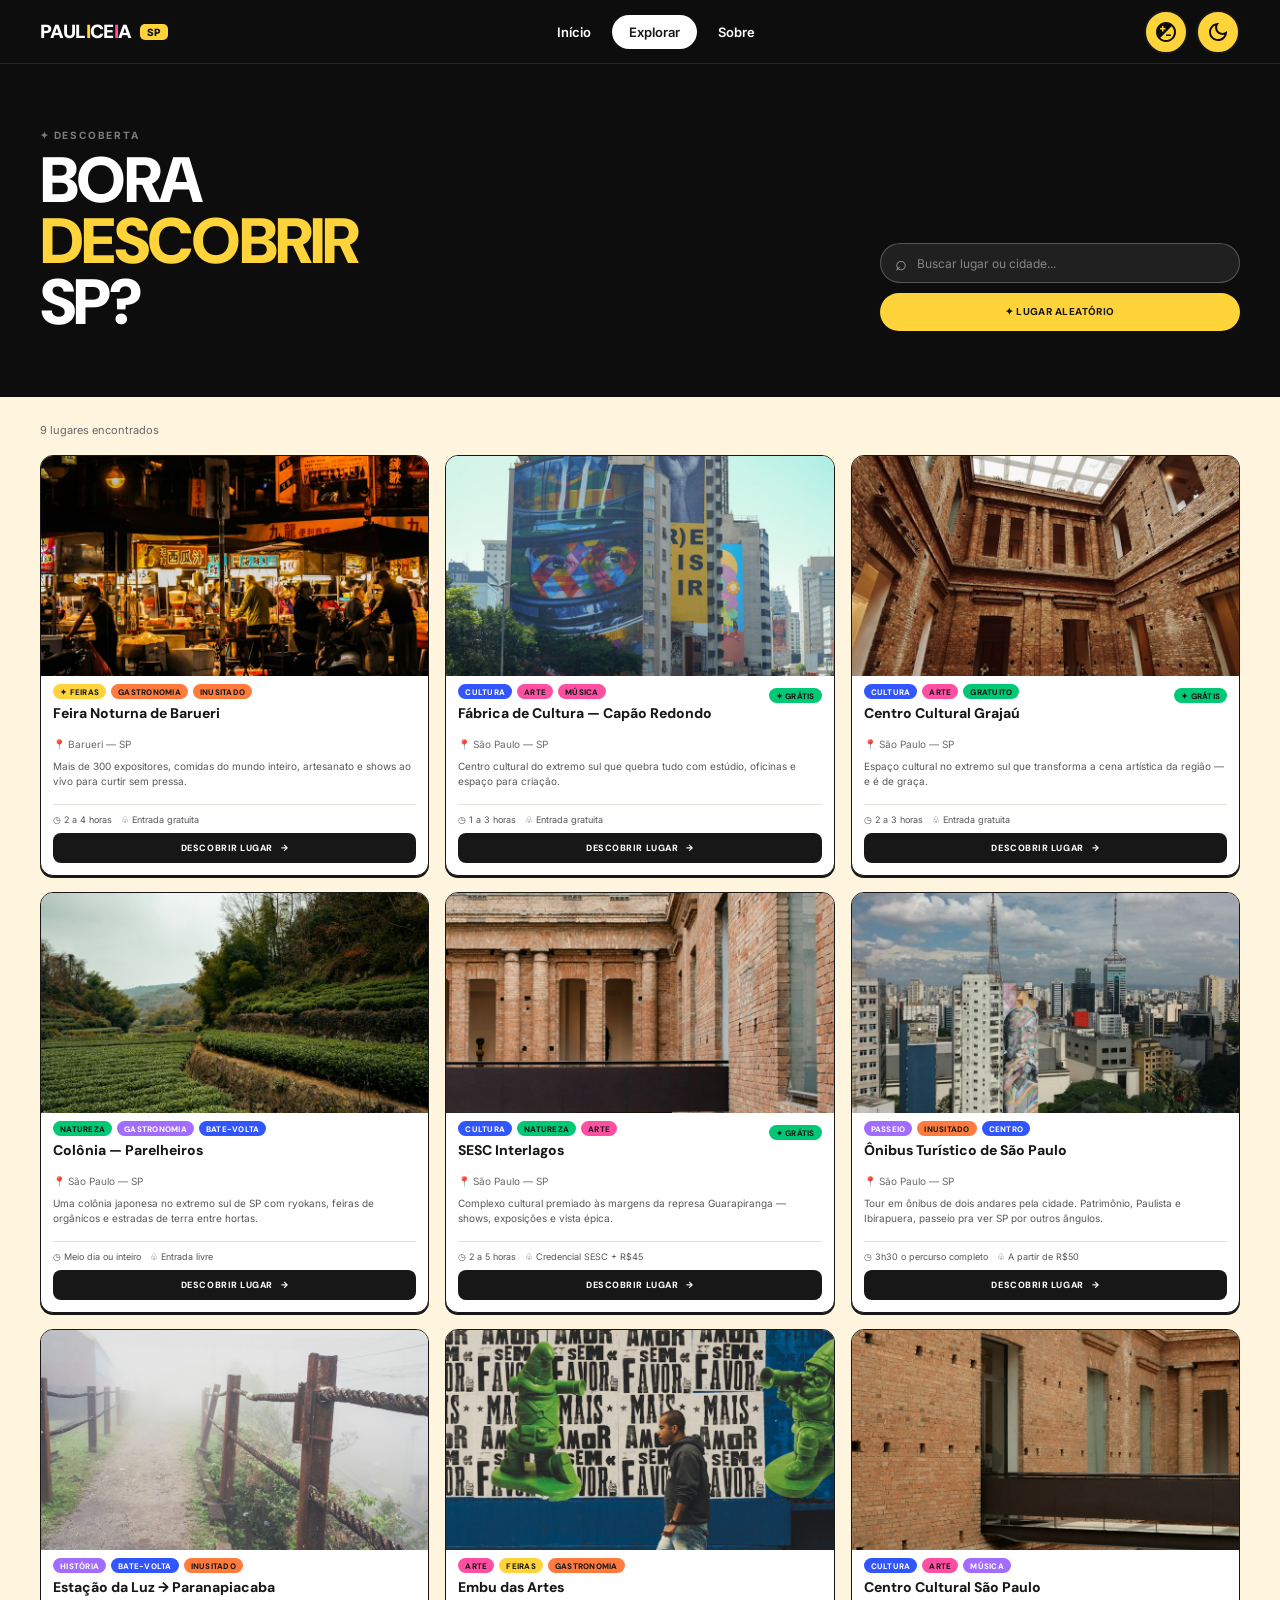
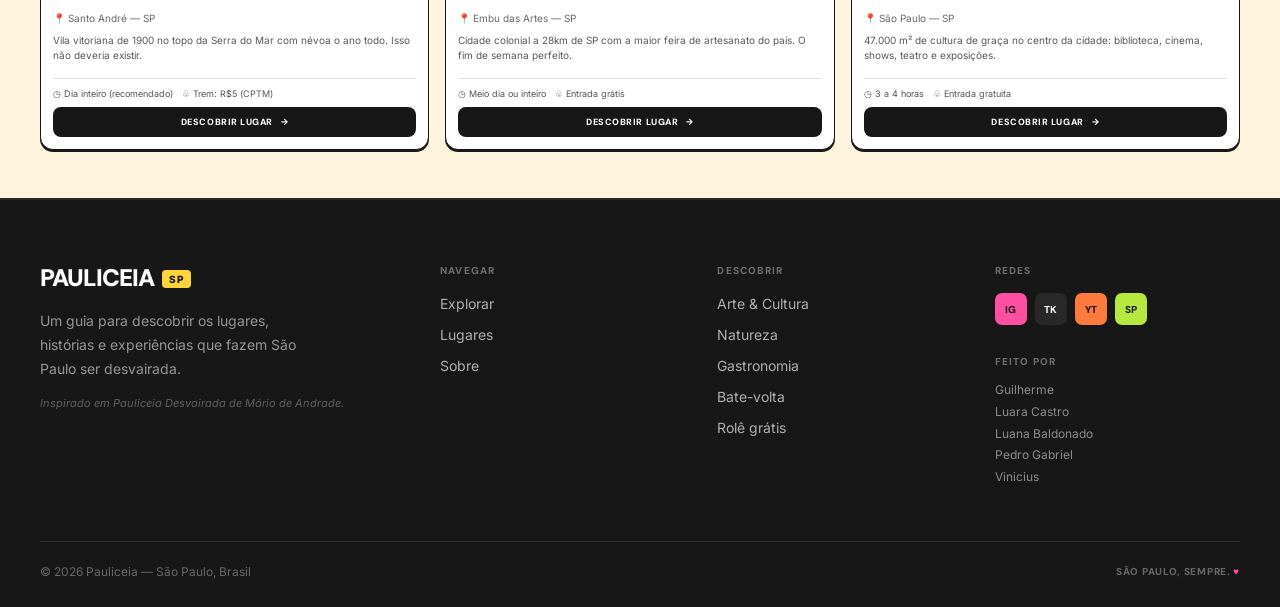
==== explorar.html @ f8d9d1c5 "Algumas alterações que eu fiz em segredo (fiz o site todo sem querer)" ====
<!doctype html>
<html lang="pt-BR">
  <head>
    <meta charset="UTF-8" />
    <meta name="viewport" content="width=device-width, initial-scale=1" />
    <meta name="theme-color" content="#0d0d0d" />
    <meta name="description" content="Encontre rolês, cultura e lugares para conhecer em São Paulo e região." />
    <title>Bora descobrir SP? — Pauliceia</title>
    <link rel="preconnect" href="https://fonts.googleapis.com" />
    <link rel="preconnect" href="https://fonts.gstatic.com" crossorigin />
    <link href="https://fonts.googleapis.com/css2?family=Anton&family=DM+Sans:wght@400;500;600;700;800;900&family=Inter:wght@400;500;600;700;800&display=swap" rel="stylesheet" />
    <link rel="stylesheet" href="styles.css" />
    <script src="script.js" defer></script>
  </head>
  <body class="explore-page">
    <a class="skip-link" href="#conteudo">Pular para o conteúdo</a>
    <header class="site-header">
      <div class="header-inner">
        <a class="brand" href="index.html" aria-label="Pauliceia SP, início">
          <span>PAUL<span class="brand-yellow">I</span>CE<span class="brand-pink">I</span>A</span>
          <span class="brand-tag">SP</span>
        </a>
        <button class="menu-toggle" type="button" aria-expanded="false" aria-controls="primary-nav" aria-label="Abrir menu">
          <span></span><span></span>
        </button>
        <nav class="primary-nav" id="primary-nav" aria-label="Navegação principal">
          <a class="nav-link" href="index.html">Início</a>
          <a class="nav-link is-current" href="explorar.html" aria-current="page">Explorar</a>
          <a class="nav-link" href="sobre.html">Sobre</a>
        </nav>
        <div class="header-actions">
          <button class="accessibility-toggle" type="button" aria-label="Ativar alto contraste" aria-pressed="false"><img src="assets/icon-contrast.svg" alt="" /></button>
          <button class="theme-toggle" type="button" aria-label="Ativar tema escuro" aria-pressed="false"><img src="assets/icon-dark-mode.svg" alt="" /></button>
        </div>
      </div>
    </header>

    <main id="conteudo">
      <section class="explore-hero">
        <div class="page-width explore-hero-inner">
          <div>
            <p class="eyebrow">✦ Descoberta</p>
            <h1 class="explore-title"><span>BORA</span><span>DESCOBRIR</span><span>SP?</span></h1>
          </div>
          <div class="explore-tools">
            <label class="search-field">
              <span class="visually-hidden">Buscar lugar ou cidade</span>
              <span aria-hidden="true">⌕</span>
              <input id="place-search" type="search" placeholder="Buscar lugar ou cidade..." autocomplete="off" />
            </label>
            <button class="random-button" id="random-place" type="button"><span aria-hidden="true">✦</span> Lugar aleatório</button>
          </div>
        </div>
      </section>

      <section class="place-list-section paper-section" aria-label="Lugares para descobrir">
        <div class="page-width place-list-inner">
          <p class="results-label" id="results-count" aria-live="polite">9 lugares encontrados</p>
          <div class="place-grid">
            <article class="place-card" data-search="Feira Noturna de Barueri Barueri feiras gastronomia inusitado">
              <a class="place-card-link" href="lugar.html" aria-label="Ver Feira Noturna de Barueri">
                <img src="assets/explore-feira.png" alt="Barracas iluminadas da Feira Noturna de Barueri à noite" />
                <span class="place-tags"><span class="tag tag-yellow">✦ Feiras</span><span class="tag tag-orange">Gastronomia</span><span class="tag tag-orange">Inusitado</span></span>
                <span class="place-card-body">
                  <strong>Feira Noturna de Barueri</strong><span class="place-location">📍 Barueri — SP</span>
                  <span class="place-description">Mais de 300 expositores, comidas do mundo inteiro, artesanato e shows ao vivo para curtir sem pressa.</span>
                  <span class="place-meta"><span>◷ 2 a 4 horas</span><span>♧ Entrada gratuita</span></span>
                  <span class="place-card-cta">Descobrir lugar <span aria-hidden="true">→</span></span>
                </span>
              </a>
            </article>
            <article class="place-card" data-search="Fábrica de Cultura Capão Redondo cultura arte música">
              <a class="place-card-link" href="https://maps.google.com/?q=F%C3%A1brica+de+Cultura+Cap%C3%A3o+Redondo" target="_blank" rel="noreferrer" aria-label="Ver Fábrica de Cultura — Capão Redondo no mapa">
                <img src="assets/explore-fabrica.png" alt="Mural colorido na fachada da Fábrica de Cultura" />
                <span class="place-tags"><span class="tag tag-blue">Cultura</span><span class="tag tag-pink">Arte</span><span class="tag tag-pink">Música</span><span class="tag tag-green tag-corner">✦ Grátis</span></span>
                <span class="place-card-body">
                  <strong>Fábrica de Cultura — Capão Redondo</strong><span class="place-location">📍 São Paulo — SP</span>
                  <span class="place-description">Centro cultural do extremo sul que quebra tudo com estúdio, oficinas e espaço para criação.</span>
                  <span class="place-meta"><span>◷ 1 a 3 horas</span><span>♧ Entrada gratuita</span></span>
                  <span class="place-card-cta">Descobrir lugar <span aria-hidden="true">→</span></span>
                </span>
              </a>
            </article>
            <article class="place-card" data-search="Centro Cultural Grajaú cultura arte gratuito">
              <a class="place-card-link" href="https://maps.google.com/?q=Centro+Cultural+Graja%C3%BA" target="_blank" rel="noreferrer" aria-label="Ver Centro Cultural Grajaú no mapa">
                <img src="assets/explore-grajau.png" alt="Arquitetura do Centro Cultural Grajaú" />
                <span class="place-tags"><span class="tag tag-blue">Cultura</span><span class="tag tag-pink">Arte</span><span class="tag tag-green">Gratuito</span><span class="tag tag-green tag-corner">✦ Grátis</span></span>
                <span class="place-card-body">
                  <strong>Centro Cultural Grajaú</strong><span class="place-location">📍 São Paulo — SP</span>
                  <span class="place-description">Espaço cultural no extremo sul que transforma a cena artística da região — e é de graça.</span>
                  <span class="place-meta"><span>◷ 2 a 3 horas</span><span>♧ Entrada gratuita</span></span>
                  <span class="place-card-cta">Descobrir lugar <span aria-hidden="true">→</span></span>
                </span>
              </a>
            </article>
            <article class="place-card" data-search="Colônia Parelheiros natureza cultura japonês bate-volta">
              <a class="place-card-link" href="https://maps.google.com/?q=Col%C3%B4nia+Parelheiros" target="_blank" rel="noreferrer" aria-label="Ver Colônia — Parelheiros no mapa">
                <img src="assets/explore-colonia.png" alt="Plantação de chá em terraços na Colônia Japonesa" />
                <span class="place-tags"><span class="tag tag-green">Natureza</span><span class="tag tag-purple">Gastronomia</span><span class="tag tag-blue">Bate-volta</span></span>
                <span class="place-card-body">
                  <strong>Colônia — Parelheiros</strong><span class="place-location">📍 São Paulo — SP</span>
                  <span class="place-description">Uma colônia japonesa no extremo sul de SP com ryokans, feiras de orgânicos e estradas de terra entre hortas.</span>
                  <span class="place-meta"><span>◷ Meio dia ou inteiro</span><span>♧ Entrada livre</span></span>
                  <span class="place-card-cta">Descobrir lugar <span aria-hidden="true">→</span></span>
                </span>
              </a>
            </article>
            <article class="place-card" data-search="SESC Interlagos cultura lazer natureza">
              <a class="place-card-link" href="https://maps.google.com/?q=SESC+Interlagos" target="_blank" rel="noreferrer" aria-label="Ver SESC Interlagos no mapa">
                <img src="assets/explore-sesc.png" alt="Interior do SESC Interlagos com jardim e varanda" />
                <span class="place-tags"><span class="tag tag-blue">Cultura</span><span class="tag tag-green">Natureza</span><span class="tag tag-pink">Arte</span><span class="tag tag-green tag-corner">✦ Grátis</span></span>
                <span class="place-card-body">
                  <strong>SESC Interlagos</strong><span class="place-location">📍 São Paulo — SP</span>
                  <span class="place-description">Complexo cultural premiado às margens da represa Guarapiranga — shows, exposições e vista épica.</span>
                  <span class="place-meta"><span>◷ 2 a 5 horas</span><span>♧ Credencial SESC + R$45</span></span>
                  <span class="place-card-cta">Descobrir lugar <span aria-hidden="true">→</span></span>
                </span>
              </a>
            </article>
            <article class="place-card" data-search="Ônibus Turístico São Paulo passeio centro histórico">
              <a class="place-card-link" href="https://maps.google.com/?q=Tour+de+%C3%B4nibus+tur%C3%ADstico+S%C3%A3o+Paulo" target="_blank" rel="noreferrer" aria-label="Ver Ônibus Turístico de São Paulo no mapa">
                <img src="assets/explore-onibus.png" alt="Vista panorâmica do skyline de São Paulo" />
                <span class="place-tags"><span class="tag tag-purple">Passeio</span><span class="tag tag-orange">Inusitado</span><span class="tag tag-blue">Centro</span></span>
                <span class="place-card-body">
                  <strong>Ônibus Turístico de São Paulo</strong><span class="place-location">📍 São Paulo — SP</span>
                  <span class="place-description">Tour em ônibus de dois andares pela cidade. Patrimônio, Paulista e Ibirapuera, passeio pra ver SP por outros ângulos.</span>
                  <span class="place-meta"><span>◷ 3h30 o percurso completo</span><span>♧ A partir de R$50</span></span>
                  <span class="place-card-cta">Descobrir lugar <span aria-hidden="true">→</span></span>
                </span>
              </a>
            </article>
            <article class="place-card" data-search="Estação da Luz Paranapiacaba história bate-volta inusitado">
              <a class="place-card-link" href="https://maps.google.com/?q=Paranapiacaba+SP" target="_blank" rel="noreferrer" aria-label="Ver Estação da Luz e Paranapiacaba no mapa">
                <img src="assets/explore-paranapiacaba.png" alt="Caminho com neblina em Paranapiacaba" />
                <span class="place-tags"><span class="tag tag-purple">História</span><span class="tag tag-blue">Bate-volta</span><span class="tag tag-orange">Inusitado</span></span>
                <span class="place-card-body">
                  <strong>Estação da Luz → Paranapiacaba</strong><span class="place-location">📍 Santo André — SP</span>
                  <span class="place-description">Vila vitoriana de 1900 no topo da Serra do Mar com névoa o ano todo. Isso não deveria existir.</span>
                  <span class="place-meta"><span>◷ Dia inteiro (recomendado)</span><span>♧ Trem: R$5 (CPTM)</span></span>
                  <span class="place-card-cta">Descobrir lugar <span aria-hidden="true">→</span></span>
                </span>
              </a>
            </article>
            <article class="place-card" data-search="Embu das Artes arte feiras gastronomia">
              <a class="place-card-link" href="https://maps.google.com/?q=Embu+das+Artes" target="_blank" rel="noreferrer" aria-label="Ver Embu das Artes no mapa">
                <img src="assets/explore-embu.png" alt="Pessoa diante de mural colorido em Embu das Artes" />
                <span class="place-tags"><span class="tag tag-pink">Arte</span><span class="tag tag-yellow">Feiras</span><span class="tag tag-orange">Gastronomia</span></span>
                <span class="place-card-body">
                  <strong>Embu das Artes</strong><span class="place-location">📍 Embu das Artes — SP</span>
                  <span class="place-description">Cidade colonial a 28km de SP com a maior feira de artesanato do país. O fim de semana perfeito.</span>
                  <span class="place-meta"><span>◷ Meio dia ou inteiro</span><span>♧ Entrada grátis</span></span>
                  <span class="place-card-cta">Descobrir lugar <span aria-hidden="true">→</span></span>
                </span>
              </a>
            </article>
            <article class="place-card" data-search="Centro Cultural São Paulo cultura arte música">
              <a class="place-card-link" href="https://maps.google.com/?q=Centro+Cultural+S%C3%A3o+Paulo" target="_blank" rel="noreferrer" aria-label="Ver Centro Cultural São Paulo no mapa">
                <img src="assets/explore-ccsp.png" alt="Passarela e claraboia do Centro Cultural São Paulo" />
                <span class="place-tags"><span class="tag tag-blue">Cultura</span><span class="tag tag-pink">Arte</span><span class="tag tag-purple">Música</span></span>
                <span class="place-card-body">
                  <strong>Centro Cultural São Paulo</strong><span class="place-location">📍 São Paulo — SP</span>
                  <span class="place-description">47.000 m² de cultura de graça no centro da cidade: biblioteca, cinema, shows, teatro e exposições.</span>
                  <span class="place-meta"><span>◷ 3 a 4 horas</span><span>♧ Entrada gratuita</span></span>
                  <span class="place-card-cta">Descobrir lugar <span aria-hidden="true">→</span></span>
                </span>
              </a>
            </article>
          </div>
          <p class="no-results" id="no-results" hidden>Nenhum lugar encontrado. Tente buscar por outro nome ou cidade.</p>
        </div>
      </section>
    </main>

    <footer class="site-footer">
      <div class="page-width footer-inner">
        <div class="footer-grid">
          <div class="footer-about"><a class="footer-brand" href="index.html">PAULICEIA <span>SP</span></a><p>Um guia para descobrir os lugares, histórias e experiências que fazem São Paulo ser desvairada.</p><em>Inspirado em Pauliceia Desvairada de Mário de Andrade.</em></div>
          <div class="footer-column"><h2>Navegar</h2><a href="explorar.html">Explorar</a><a href="explorar.html">Lugares</a><a href="sobre.html">Sobre</a></div>
          <div class="footer-column"><h2>Descobrir</h2><a href="explorar.html">Arte &amp; Cultura</a><a href="explorar.html">Natureza</a><a href="explorar.html">Gastronomia</a><a href="explorar.html">Bate-volta</a><a href="explorar.html">Rolê grátis</a></div>
          <div class="footer-column footer-socials"><h2>Redes</h2><div class="social-links"><a href="https://www.instagram.com/" aria-label="Instagram">IG</a><a href="https://www.tiktok.com/" aria-label="TikTok">TK</a><a href="https://www.youtube.com/" aria-label="YouTube">YT</a><a href="https://open.spotify.com/" aria-label="Spotify">SP</a></div><h2 class="credits-heading">Feito por</h2><p>Guilherme<br />Luara Castro<br />Luana Baldonado<br />Pedro Gabriel<br />Vinicius</p></div>
        </div>
        <div class="footer-bottom"><span>© 2026 Pauliceia — São Paulo, Brasil</span><strong>São Paulo, sempre. <b aria-hidden="true">♥</b></strong></div>
      </div>
    </footer>
  </body>
</html>
---- styles.css ----
:root {
  color-scheme: light;
  --ink: #171717;
  --night: #0d0d0d;
  --paper: #fff4dd;
  --paper-text: #171717;
  --muted: #686868;
  --yellow: #ffd43b;
  --pink: #ff4fa3;
  --green: #b7e83f;
  --blue: #3155ff;
  --orange: #ff7a3d;
  --content: 1440px;
}

* { box-sizing: border-box; }
html { scroll-behavior: smooth; scroll-padding-top: 72px; }
body { margin: 0; background: var(--paper); color: var(--paper-text); font-family: Inter, sans-serif; -webkit-font-smoothing: antialiased; }
body.night-mode { --paper: #191919; --paper-text: #f0e8d0; --muted: #aaa; color-scheme: dark; }
button, a { color: inherit; }
a { text-decoration: none; }
button { font: inherit; }
img { display: block; }
.page-width { width: min(100% - 80px, var(--content)); margin-inline: auto; }
.skip-link { position: fixed; z-index: 20; top: 8px; left: 8px; padding: 12px 16px; color: var(--ink); background: var(--yellow); transform: translateY(-150%); }
.skip-link:focus { transform: translateY(0); }

.site-header { position: relative; z-index: 10; height: 64px; background: var(--night); border-bottom: 1px solid rgba(255,255,255,.1); color: #fff; }
.header-inner { width: min(100% - 80px, var(--content)); height: 100%; margin: auto; display: flex; align-items: center; justify-content: space-between; }
.brand { display: inline-flex; align-items: center; gap: 8px; font: 900 19px/1 "DM Sans", sans-serif; letter-spacing: -.6px; }
.brand-yellow { color: var(--yellow); }
.brand-pink { color: var(--pink); }
.brand-tag { padding: 3px 7px; border-radius: 5px; background: var(--yellow); color: var(--ink); font: 800 10px/1 Inter, sans-serif; letter-spacing: .4px; }
.primary-nav, .header-actions { display: flex; align-items: center; gap: 4px; }
.nav-link { padding: 8px 16px; border: 1px solid transparent; border-radius: 24px; color: #fff; font-size: 13px; font-weight: 600; transition: background .2s, color .2s; }
.nav-link:hover, .nav-link.is-current { background: #fff; color: var(--ink); }
.header-actions { gap: 8px; }
.accessibility-toggle, .theme-toggle, .menu-toggle { border: 0; cursor: pointer; }
.accessibility-toggle { display: inline-flex; align-items: center; gap: 6px; padding: 9px 13px; border: 2px solid var(--ink); border-radius: 30px; background: var(--yellow); color: var(--ink); font-size: 11px; font-weight: 800; letter-spacing: .2px; }
.accessibility-toggle img { width: 14px; height: 14px; object-fit: contain; }
.theme-toggle { width: 42px; height: 42px; border: 1px solid rgba(255,255,255,.3); border-radius: 50%; background: transparent; color: var(--yellow); font-size: 20px; }
.theme-toggle:hover { background: rgba(255,255,255,.1); }
.menu-toggle { display: none; }

.hero { position: relative; min-height: 788px; overflow: hidden; isolation: isolate; background: var(--night); color: #fff; }
.hero-photo, .hero-texture, .hero-scrim { position: absolute; z-index: -2; inset: 0; width: 100%; height: 100%; }
.hero-photo { left: auto; width: 78%; object-fit: cover; object-position: center 48%; }
.hero-texture { z-index: -1; background: url("assets/texture.png") left top / 180px auto repeat; opacity: .12; mix-blend-mode: screen; }
.hero-scrim { z-index: -1; background: linear-gradient(90deg, #0d0d0d 12%, rgba(13,13,13,.88) 31%, rgba(13,13,13,.43) 56%, rgba(13,13,13,.04) 100%), linear-gradient(0deg, rgba(13,13,13,.8), transparent 38%); }
.hero-content { position: relative; padding-top: 114px; padding-bottom: 68px; }
.eyebrow { margin: 0; color: var(--muted); font-size: 10px; font-weight: 700; letter-spacing: 1.8px; line-height: 1.5; text-transform: uppercase; }
.hero-eyebrow { display: flex; align-items: center; gap: 9px; color: rgba(255,255,255,.52); letter-spacing: 2px; }
.hero-eyebrow span { width: 6px; height: 6px; border-radius: 2px; background: var(--yellow); }
.hero h1 { display: flex; align-items: baseline; gap: 0; width: max-content; margin: 12px 0 0 -5px; color: #f0e8d0; font: 400 194px/.92 Anton, Impact, sans-serif; letter-spacing: 1.5px; }
.hero h1 .yellow-letter { color: var(--yellow); }
.hero h1 .pink-letter { color: var(--pink); }
.hero-index { margin: 4px 0 0; color: rgba(255,255,255,.45); font-size: 10px; font-weight: 700; letter-spacing: 1.4px; }
.hero-copy { max-width: 480px; margin-top: 32px; }
.hero-copy h2 { margin: 0; color: #fff; font-size: 18px; font-weight: 800; line-height: 1.35; }
.hero-copy > p { max-width: 455px; margin: 10px 0 0; color: rgba(255,255,255,.55); font-size: 14px; line-height: 1.75; }
.button { display: inline-flex; align-items: center; justify-content: center; gap: 10px; border: 0; border-radius: 30px; font: 800 12px/1.2 "DM Sans", sans-serif; letter-spacing: .45px; transition: transform .2s, filter .2s; }
.button:hover { transform: translateY(-2px); filter: brightness(1.06); }
.button-blue { margin-top: 29px; padding: 15px 25px; background: var(--blue); color: #fff; }
.scroll-note { display: flex; align-items: flex-start; gap: 10px; margin-top: 45px; color: #fff; font-size: 9px; font-weight: 800; letter-spacing: 1.5px; line-height: 1.5; text-transform: uppercase; }
.scroll-note b { display: inline-block; margin-top: 2px; font-size: 12px; }
.scroll-note img { width: 40px; height: 24px; object-fit: contain; }
.hero-shape { position: absolute; z-index: -1; border-radius: 50%; opacity: .92; }
.shape-yellow { top: 62px; right: 11%; width: 260px; aspect-ratio: 1; background: var(--yellow); }
.shape-pink { bottom: 50px; left: 38%; width: 200px; aspect-ratio: 1; background: var(--pink); opacity: .88; }
.shape-green { bottom: 72px; left: 20%; width: 150px; aspect-ratio: 1; background: var(--green); opacity: .82; }
.shape-blue { top: 40px; right: 25%; width: 110px; aspect-ratio: 1; background: var(--blue); }
.shape-orange { top: 48%; right: 5%; width: 56px; aspect-ratio: 1; background: var(--orange); }
.hero-spark, .hero-mark { position: absolute; z-index: 0; pointer-events: none; }
.hero-spark { top: 116px; right: calc(11% + 90px); }
.hero-mark { top: 65%; left: 52%; }

.paper-section { background: var(--paper); color: var(--paper-text); transition: background .25s, color .25s; }
.section-pad { padding-block: 56px; }
.section-heading { display: flex; align-items: flex-end; justify-content: space-between; gap: 32px; }
.display-heading { margin: 7px 0 0; font: 900 44px/.92 "DM Sans", sans-serif; letter-spacing: -1.8px; text-transform: uppercase; }
.heading-aside { width: 320px; }
.heading-aside p { margin: 0; color: var(--muted); font-size: 14px; line-height: 1.6; }
.text-link { display: inline-flex; gap: 5px; margin-top: 9px; color: var(--paper-text); font: 800 11px/1.4 "DM Sans", sans-serif; letter-spacing: .4px; text-decoration: underline; text-underline-offset: 3px; text-transform: uppercase; }
.category-grid { display: grid; grid-template-columns: 2fr 1fr 1fr 1.5fr; grid-template-rows: 300px 280px; gap: 10px; margin-top: 40px; }
.category-card { position: relative; min-width: 0; overflow: hidden; border: 2px solid var(--ink); border-radius: 8px; color: #fff; isolation: isolate; }
.category-card::after { position: absolute; z-index: -1; inset: 0; background: linear-gradient(0deg, rgba(0,0,0,.78), rgba(0,0,0,.12) 62%, transparent); content: ""; }
.category-card > img { position: absolute; z-index: -2; inset: 0; width: 100%; height: 100%; object-fit: cover; transition: transform .45s cubic-bezier(.2,.7,.2,1); }
.category-card:hover > img { transform: scale(1.045); }
.category-content { position: absolute; right: 12px; bottom: 12px; left: 12px; display: flex; flex-direction: column; gap: 4px; }
.category-top { display: flex; align-items: center; justify-content: space-between; margin-bottom: 2px; }
.category-number { color: rgba(255,255,255,.68); font-size: 10px; font-weight: 700; letter-spacing: 1.5px; }
.category-arrow { display: grid; width: 26px; aspect-ratio: 1; place-items: center; border: 1px solid rgba(255,255,255,.28); border-radius: 50%; background: var(--accent, var(--pink)); color: var(--ink); font-size: 12px; transition: transform .2s; }
.category-card:hover .category-arrow { transform: rotate(-45deg); }
.category-name { font: 800 15px/1.2 "DM Sans", sans-serif; }
.category-description { color: rgba(255,255,255,.74); font-size: 11px; line-height: 1.4; }
.category-culture { grid-column: 1; grid-row: 1; height: 300px; --accent: var(--pink); }
.category-nature { grid-column: 2; grid-row: 1; height: 240px; --accent: var(--green); }
.category-food { grid-column: 3; grid-row: 1; height: 240px; --accent: var(--orange); }
.category-events { grid-column: 4; grid-row: 1; height: 280px; --accent: var(--blue); }
.category-daytrip { grid-column: 1; grid-row: 2; height: 260px; --accent: var(--yellow); }
.category-history { grid-column: 2; grid-row: 2; height: 240px; --accent: var(--blue); }
.category-photo { grid-column: 3; grid-row: 2; height: 260px; --accent: var(--orange); }
.category-hidden { grid-column: 4; grid-row: 2; height: 280px; --accent: var(--pink); }

.dark-section, .site-footer { background: #171717; color: #fff; }
.featured-heading { align-items: center; }
.featured-heading h2 { margin: 0; font: 800 29px/1.1 "DM Sans", sans-serif; letter-spacing: -1px; }
.text-link-muted { margin: 0; color: rgba(255,255,255,.53); font-size: 10px; }
.featured-grid { display: grid; grid-template-columns: 1.6fr 1fr; gap: 20px; margin-top: 32px; }
.featured-main { position: relative; min-height: 320px; overflow: hidden; border-radius: 8px; isolation: isolate; color: #fff; }
.featured-main::after { position: absolute; z-index: -1; inset: 0; background: linear-gradient(0deg, rgba(0,0,0,.88), transparent 68%); content: ""; }
.featured-main > img { position: absolute; z-index: -2; inset: 0; width: 100%; height: 100%; object-fit: cover; transition: transform .45s; }
.featured-main:hover > img { transform: scale(1.03); }
.featured-main-copy { position: absolute; right: 24px; bottom: 24px; left: 24px; display: flex; flex-direction: column; gap: 8px; }
.featured-main-copy strong { font: 900 33px/1.12 "DM Sans", sans-serif; letter-spacing: -1px; }
.featured-main-copy > span { max-width: 320px; color: rgba(255,255,255,.72); font-size: 14px; line-height: 1.5; }
.featured-main-copy i { display: grid; width: 44px; aspect-ratio: 1; margin-top: 3px; place-items: center; border: 1px solid rgba(255,255,255,.55); border-radius: 50%; font-size: 18px; font-style: normal; }
.featured-list { display: flex; flex-direction: column; gap: 12px; }
.place-row { display: grid; grid-template-columns: 80px minmax(0, 1fr) 36px; align-items: center; min-height: 82px; overflow: hidden; border: 1px solid rgba(255,255,255,.08); border-radius: 8px; background: rgba(255,255,255,.04); color: #fff; transition: background .2s; }
.place-row:hover { background: rgba(255,255,255,.09); }
.place-row > img { width: 80px; height: 80px; object-fit: cover; }
.place-row > span { display: flex; min-width: 0; flex-direction: column; gap: 3px; padding: 8px 12px; }
.place-row strong { font: 800 14px/1.25 "DM Sans", sans-serif; }
.place-row > span > span { display: -webkit-box; overflow: hidden; color: rgba(255,255,255,.48); font-size: 11px; line-height: 1.45; -webkit-box-orient: vertical; -webkit-line-clamp: 2; }
.place-row i { display: grid; width: 28px; height: 28px; margin-right: 10px; place-items: center; border: 1px solid rgba(255,255,255,.3); border-radius: 50%; font-style: normal; }

.social-section { border-block: 2px solid var(--ink); }
.social-eyebrow { color: var(--muted); }
.social-title { margin: 5px 0 0; font: 800 35px/1.08 "DM Sans", sans-serif; letter-spacing: -1px; }
.social-grid { display: grid; grid-template-columns: repeat(4, minmax(0, 1fr)); gap: 16px; margin-top: 32px; }
.social-card { position: relative; overflow: hidden; aspect-ratio: 328 / 579; border: 2px solid var(--ink); border-radius: 8px; background: #1a1a1a; color: #fff; isolation: isolate; }
.social-card::after { position: absolute; z-index: -1; inset: 0; background: linear-gradient(0deg, rgba(0,0,0,.88) 0%, transparent 68%); content: ""; }
.social-card > img { position: absolute; z-index: -2; inset: 0; width: 100%; height: 100%; object-fit: cover; transition: transform .45s; }
.social-card:hover > img { transform: scale(1.04); }
.play-button { position: absolute; top: 50%; left: 50%; display: grid; width: 40px; aspect-ratio: 1; transform: translate(-50%, -50%); place-items: center; border-radius: 50%; background: rgba(255,255,255,.2); backdrop-filter: blur(4px); font-size: 14px; }
.social-caption { position: absolute; right: 12px; bottom: 14px; left: 12px; display: flex; flex-direction: column; gap: 5px; }
.social-caption strong { color: rgba(255,255,255,.7); font-size: 10px; }
.social-caption > span { font-size: 12px; line-height: 1.35; }
.social-caption small { color: rgba(255,255,255,.55); font-size: 10px; }

.map-cta { background: var(--yellow); color: var(--ink); }
.map-inner { display: flex; min-height: 122px; align-items: center; justify-content: space-between; gap: 24px; padding-block: 24px; }
.map-cta .eyebrow { color: rgba(0,0,0,.48); }
.map-cta h2 { margin: 3px 0 0; font: 800 25px/1.12 "DM Sans", sans-serif; letter-spacing: -.6px; }
.button-dark { padding: 14px 24px; background: var(--ink); color: #fff; white-space: nowrap; }

.site-footer { border-top: 2px solid rgba(255,255,255,.08); }
.footer-inner { padding-block: 64px 28px; }
.footer-grid { display: grid; grid-template-columns: 1.5fr 1fr 1fr 1fr; gap: 32px; }
.footer-brand { display: inline-flex; align-items: center; gap: 8px; font: 900 24px/1.2 "DM Sans", sans-serif; letter-spacing: -1px; }
.footer-brand span { padding: 3px 7px; border-radius: 4px; background: var(--yellow); color: var(--ink); font: 800 10px/1.2 Inter, sans-serif; letter-spacing: .5px; }
.footer-about > p { max-width: 260px; margin: 16px 0 0; color: rgba(255,255,255,.55); font-size: 14px; line-height: 1.7; }
.footer-about em { display: block; margin-top: 15px; color: rgba(255,255,255,.32); font-size: 11px; }
.footer-column { display: flex; flex-direction: column; align-items: flex-start; gap: 10px; }
.footer-column h2 { margin: 0 0 5px; color: rgba(255,255,255,.38); font: 800 10px/1.4 "DM Sans", sans-serif; letter-spacing: 1.2px; text-transform: uppercase; }
.footer-column > a { color: rgba(255,255,255,.66); font-size: 14px; line-height: 1.5; }
.footer-column > a:hover { color: var(--yellow); }
.social-links { display: flex; gap: 8px; margin-bottom: 20px; }
.social-links a { display: grid; width: 32px; aspect-ratio: 1; place-items: center; border-radius: 7px; background: var(--social-color); color: var(--ink); font: 800 10px "DM Sans", sans-serif; }
.social-links a:nth-child(1) { --social-color: var(--pink); }
.social-links a:nth-child(2) { --social-color: #282828; color: white; }
.social-links a:nth-child(3) { --social-color: var(--orange); }
.social-links a:nth-child(4) { --social-color: var(--green); }
.footer-column .credits-heading { margin: 0; }
.footer-column > p { margin: 0; color: rgba(255,255,255,.5); font-size: 12px; line-height: 1.8; }
.footer-bottom { display: flex; align-items: center; justify-content: space-between; gap: 16px; margin-top: 54px; padding-top: 22px; border-top: 1px solid rgba(255,255,255,.1); color: rgba(255,255,255,.35); font-size: 12px; }
.footer-bottom strong { color: rgba(255,255,255,.35); font: 800 10px "DM Sans", sans-serif; letter-spacing: .7px; text-transform: uppercase; }
.footer-bottom strong b { color: var(--pink); }

html.high-contrast {
  filter: contrast(1.5);
}
body.night-mode .explore-section, body.night-mode .social-section { border-color: #343434; }
body.night-mode .category-card { border-color: #343434; }

@media (max-width: 1100px) {
  .hero { min-height: 700px; }
  .hero h1 { font-size: 150px; }
  .shape-yellow { width: 205px; }
  .shape-blue { width: 88px; }
  .category-grid { grid-template-columns: repeat(2, minmax(0, 1fr)); grid-template-rows: none; }
  .category-card { grid-column: auto; grid-row: auto; height: 240px; }
  .featured-grid { grid-template-columns: 1.2fr 1fr; gap: 14px; }
  .place-row { grid-template-columns: 68px minmax(0, 1fr) 30px; }
  .place-row > img { width: 68px; height: 80px; }
  .place-row > span { padding-inline: 9px; }
}

@media (max-width: 760px) {
  .page-width, .header-inner { width: min(100% - 40px, var(--content)); }
  .site-header { height: 60px; }
  .header-inner { position: relative; }
  .menu-toggle { display: flex; width: 40px; height: 40px; flex-direction: column; align-items: center; justify-content: center; gap: 6px; margin-left: auto; background: transparent; }
  .menu-toggle span { width: 20px; height: 2px; border-radius: 2px; background: #fff; transition: transform .2s; }
  .menu-toggle[aria-expanded="true"] span:first-child { transform: translateY(4px) rotate(45deg); }
  .menu-toggle[aria-expanded="true"] span:last-child { transform: translateY(-4px) rotate(-45deg); }
  .primary-nav { position: absolute; top: 59px; right: -20px; left: -20px; display: none; flex-direction: column; align-items: stretch; gap: 2px; padding: 12px 20px 16px; border-top: 1px solid rgba(255,255,255,.1); background: var(--night); }
  .primary-nav.is-open { display: flex; }
  .nav-link { padding: 12px; }
  .header-actions { gap: 5px; margin-left: 5px; }
  .accessibility-toggle { width: 40px; height: 40px; justify-content: center; padding: 0; border-radius: 50%; }
  .accessibility-toggle span { position: absolute; width: 1px; height: 1px; overflow: hidden; clip: rect(0,0,0,0); white-space: nowrap; }
  .theme-toggle { width: 40px; height: 40px; }
  .hero { min-height: 690px; }
  .hero-photo { width: 100%; object-position: 60% center; opacity: .72; }
  .hero-scrim { background: linear-gradient(90deg, rgba(13,13,13,.9), rgba(13,13,13,.42)), linear-gradient(0deg, #0d0d0d, transparent 58%); }
  .hero-content { padding-top: 118px; }
  .hero h1 { flex-wrap: nowrap; margin-top: 20px; font-size: clamp(56px, 15vw, 110px); letter-spacing: 0; }
  .hero-copy { max-width: 430px; margin-top: 36px; }
  .hero-copy h2 { font-size: 17px; }
  .hero-copy > p { max-width: 390px; }
  .shape-yellow { top: 105px; right: -48px; width: 145px; opacity: .75; }
  .shape-blue { top: 77px; right: 25%; width: 62px; }
  .shape-green { bottom: 75px; left: auto; right: 22px; width: 95px; }
  .shape-pink { bottom: 31px; left: 54%; width: 125px; }
  .shape-orange { top: 45%; right: 8%; width: 38px; }
  .hero-spark { top: 138px; right: 2%; width: 56px; height: 56px; }
  .hero-mark { display: none; }
  .section-pad { padding-block: 42px; }
  .section-heading { align-items: flex-start; flex-direction: column; gap: 20px; }
  .display-heading { font-size: 36px; }
  .heading-aside { width: min(100%, 360px); }
  .category-grid { grid-template-columns: repeat(2, minmax(0, 1fr)); grid-template-rows: none; gap: 8px; margin-top: 28px; }
  .category-card { grid-column: auto; grid-row: auto; height: auto; min-height: 200px; }
  .category-culture, .category-daytrip, .category-hidden, .category-events { grid-column: span 2; }
  .category-culture, .category-events, .category-daytrip, .category-hidden { min-height: 210px; }
  .category-name { font-size: 14px; }
  .category-description { font-size: 10px; }
  .featured-heading { align-items: flex-start; flex-direction: row; gap: 12px; }
  .featured-heading h2 { font-size: 24px; }
  .text-link-muted { max-width: 130px; font-size: 9px; text-align: right; }
  .featured-grid { grid-template-columns: 1fr; gap: 14px; margin-top: 24px; }
  .featured-main { min-height: 290px; }
  .featured-main-copy strong { font-size: 26px; }
  .place-row { grid-template-columns: 68px minmax(0, 1fr) 30px; }
  .social-title { font-size: 32px; }
  .social-grid { grid-template-columns: repeat(2, minmax(0, 1fr)); gap: 10px; margin-top: 24px; }
  .social-card { aspect-ratio: 3 / 4; }
  .social-caption > span { font-size: 11px; }
  .map-inner { min-height: 140px; align-items: flex-start; flex-direction: column; justify-content: center; gap: 15px; }
  .map-cta h2 { font-size: 22px; }
  .button-dark { padding: 12px 20px; }
  .footer-inner { padding-block: 42px 24px; }
  .footer-grid { grid-template-columns: repeat(2, minmax(0, 1fr)); gap: 34px 22px; }
  .footer-about { grid-column: 1 / -1; }
  .footer-about > p { max-width: 340px; }
  .footer-bottom { align-items: flex-start; flex-direction: column; margin-top: 38px; }
}

@media (max-width: 420px) {
  .page-width, .header-inner { width: min(100% - 32px, var(--content)); }
  .brand { font-size: 17px; }
  .hero { min-height: 650px; }
  .hero h1 { font-size: 14vw; }
  .hero-content { padding-top: 106px; }
  .hero-copy { margin-top: 28px; }
  .category-grid { gap: 6px; }
  .category-card { min-height: 175px; }
  .category-culture, .category-events, .category-daytrip, .category-hidden { min-height: 190px; }
  .category-content { right: 8px; bottom: 9px; left: 8px; }
  .category-name { font-size: 12px; }
  .category-description { font-size: 9px; }
  .featured-heading h2 { font-size: 21px; }
  .featured-main { min-height: 250px; }
  .featured-main-copy { right: 16px; bottom: 16px; left: 16px; }
  .featured-main-copy strong { font-size: 22px; }
  .place-row strong { font-size: 12px; }
  .place-row > span > span { font-size: 10px; }
  .footer-grid { gap: 28px 14px; }
}

@media (prefers-reduced-motion: reduce) {
  *, *::before, *::after { scroll-behavior: auto !important; transition-duration: .01ms !important; animation-duration: .01ms !important; }
}

.accessibility-toggle,
.theme-toggle {
  display: grid;
  width: 44px;
  height: 44px;
  flex: 0 0 44px;
  padding: 0;
  place-items: center;
  border: 2px solid var(--ink);
  border-radius: 50%;
  background: var(--yellow);
  color: var(--ink);
}
.accessibility-toggle img,
.theme-toggle img { width: 24px; height: 24px; object-fit: contain; }
.accessibility-toggle img { transform: translateX(2px); }
.accessibility-toggle[aria-pressed="true"],
.theme-toggle[aria-pressed="true"] { outline: 2px solid #fff; outline-offset: 2px; }
.visually-hidden { position: absolute; width: 1px; height: 1px; overflow: hidden; clip: rect(0, 0, 0, 0); white-space: nowrap; clip-path: inset(50%); }
a:focus-visible,
button:focus-visible,
input:focus-visible { outline: 3px solid var(--blue); outline-offset: 3px; }

.about-hero { min-height: 260px; background: var(--night); color: #fff; }
.about-hero-inner { padding-block: 34px 38px; }
.about-hero .eyebrow { color: rgba(255,255,255,.48); }
.about-hero h1 { margin: 14px 0 8px; font: 900 clamp(42px, 5vw, 68px)/.98 "DM Sans", sans-serif; letter-spacing: -3px; text-transform: uppercase; }
.about-hero h1 span { color: var(--yellow); }
.about-hero-inner > p:last-child { max-width: 500px; margin: 0; color: rgba(255,255,255,.58); font-size: 13px; line-height: 1.55; }
.concept-section { border-bottom: 1px solid var(--ink); }
.concept-grid { display: grid; grid-template-columns: minmax(0, 1fr) minmax(280px, .7fr); align-items: center; gap: 48px; padding-block: 48px; }
.concept-copy h2 { margin: 8px 0 10px; font: 800 29px/1.1 "DM Sans", sans-serif; letter-spacing: -1px; }
.concept-copy > p:not(.eyebrow) { max-width: 650px; margin: 0 0 9px; color: var(--muted); font-size: 12px; line-height: 1.65; }
.concept-image { width: 100%; aspect-ratio: 1.58; border: 2px solid var(--ink); border-radius: 14px; object-fit: cover; }
.about-quote { border-block: 1px solid var(--ink); background: var(--yellow); color: var(--ink); }
.about-quote .page-width { padding-block: 40px; }
.about-quote blockquote { max-width: 820px; margin: 0; font: 800 clamp(25px, 3.2vw, 40px)/1.2 "DM Sans", sans-serif; letter-spacing: -1.25px; }
.about-quote p { margin: 14px 0 0; color: rgba(23,23,23,.68); font-size: 11px; }
.about-method { border-bottom: 1px solid rgba(23,23,23,.2); }
.about-method .page-width { padding-block: 38px 44px; }
.about-method h2 { margin: 5px 0 24px; font: 800 24px/1.2 "DM Sans", sans-serif; letter-spacing: -.8px; }
.method-grid { display: grid; grid-template-columns: repeat(3, minmax(0, 1fr)); gap: 12px; }
.method-card { min-height: 112px; padding: 13px 15px; border: 1px solid var(--ink); border-radius: 12px; background: var(--paper); box-shadow: 0 3px 0 var(--ink); }
.method-icon { display: grid; width: 24px; height: 24px; place-items: center; border-radius: 6px; color: var(--ink); font-size: 14px; font-weight: 900; }
.icon-blue { background: var(--blue); color: #fff; }
.icon-pink { background: var(--pink); }
.icon-yellow { background: var(--yellow); }
.icon-orange { background: var(--orange); }
.icon-green { background: var(--green); }
.icon-purple { background: #9b6bff; color: #fff; }
.method-card h3 { margin: 8px 0 4px; font: 800 13px/1.2 "DM Sans", sans-serif; }
.method-card p { margin: 0; color: var(--muted); font-size: 10px; line-height: 1.45; }
.team-section .section-pad { padding-block: 38px 42px; }
.team-section h2 { margin: 5px 0 20px; font: 800 29px/1.15 "DM Sans", sans-serif; letter-spacing: -1px; }
.team-grid { display: grid; grid-template-columns: repeat(5, minmax(0, 1fr)); gap: 14px; }
.team-card { min-width: 0; }
.team-card img { width: 100%; height: 250px; border: 1px solid rgba(255,255,255,.18); border-radius: 10px; object-fit: cover; }
.team-card h3 { margin: 9px 0 2px; font: 800 13px/1.2 "DM Sans", sans-serif; }
.team-card p { margin: 2px 0 0; color: rgba(255,255,255,.44); font-size: 9px; }
.team-card .team-role { font: 800 10px/1.3 "DM Sans", sans-serif; }
.role-blue { color: #7492ff !important; }
.role-pink { color: var(--pink) !important; }
.role-orange { color: var(--orange) !important; }
.role-green { color: var(--green) !important; }
.about-cta { background: var(--blue); color: #fff; }
.about-cta-inner { display: flex; min-height: 112px; align-items: center; justify-content: space-between; gap: 28px; padding-block: 18px; }
.about-cta h2 { margin: 0; font: 800 25px/1.15 "DM Sans", sans-serif; letter-spacing: -.7px; }
.about-cta p { margin: 5px 0 0; color: rgba(255,255,255,.66); font-size: 11px; }
.about-cta-inner > div:last-child { display: flex; align-items: center; gap: 10px; }
.button-light,
.button-outline-light { min-height: 36px; padding: 0 18px; border: 1px solid rgba(255,255,255,.55); border-radius: 24px; color: #fff; font: 800 10px/1 "DM Sans", sans-serif; letter-spacing: .3px; text-transform: uppercase; }
.button-light { background: #fff; color: var(--blue); }
.button-outline-light { display: inline-flex; align-items: center; justify-content: center; }

.explore-hero { background: var(--night); color: #fff; }
.explore-hero-inner { display: flex; align-items: flex-end; justify-content: space-between; gap: 40px; padding-block: 64px; }
.explore-hero .eyebrow { color: rgba(255,255,255,.45); }
.explore-title { display: flex; flex-direction: column; margin: 8px 0 0; font: 900 clamp(45px, 5vw, 72px)/.95 "DM Sans", sans-serif; letter-spacing: -2.7px; }
.explore-title span:nth-child(2) { color: var(--yellow); }
.explore-tools { display: flex; width: min(100%, 360px); flex-direction: column; gap: 10px; padding-bottom: 2px; }
.search-field { display: flex; height: 40px; align-items: center; gap: 8px; padding-inline: 14px; border: 1px solid rgba(255,255,255,.24); border-radius: 22px; background: #202020; color: rgba(255,255,255,.56); }
.search-field > span:not(.visually-hidden) { font-size: 20px; line-height: 1; }
.search-field input { width: 100%; border: 0; outline: 0; background: transparent; color: #fff; font: 400 12px Inter, sans-serif; }
.search-field input::placeholder { color: rgba(255,255,255,.46); }
.search-field:focus-within { border-color: var(--yellow); box-shadow: 0 0 0 2px rgba(255,212,59,.18); }
.random-button { min-height: 38px; border: 0; border-radius: 22px; background: var(--yellow); color: var(--ink); cursor: pointer; font: 800 10px/1 "DM Sans", sans-serif; letter-spacing: .45px; text-transform: uppercase; }
.random-button:hover { filter: brightness(1.05); }
.place-list-section { min-height: 520px; }
.place-list-inner { padding-block: 26px 48px; }
.results-label { margin: 0 0 18px; color: var(--muted); font-size: 11px; }
.place-grid { display: grid; grid-template-columns: repeat(3, minmax(0, 1fr)); gap: 16px; }
.place-card { position: relative; min-width: 0; overflow: hidden; border: 1px solid var(--ink); border-radius: 13px; background: #fff; box-shadow: 0 2px 0 var(--ink); color: var(--ink); }
.place-card[hidden] { display: none; }
.place-card-link { display: flex; min-height: 100%; flex-direction: column; color: inherit; }
.place-card-link > img { width: 100%; height: 220px; object-fit: cover; }
.place-tags { display: flex; min-height: 30px; flex-wrap: wrap; align-items: center; gap: 5px; }
.place-card > .place-card-link > .place-tags { position: relative; z-index: 1; min-height: 0; padding: 8px 12px 0; }
.tag { display: inline-flex; align-items: center; min-height: 15px; padding: 2px 7px; border-radius: 12px; background: #e8e8e8; color: var(--ink); font: 800 8px/1 "DM Sans", sans-serif; letter-spacing: .25px; text-transform: uppercase; }
.tag-yellow { background: var(--yellow); }
.tag-orange { background: var(--orange); }
.tag-blue { background: var(--blue); color: #fff; }
.tag-pink { background: var(--pink); }
.tag-green { background: #00c875; }
.tag-purple { background: #a16cff; color: #fff; }
.tag-corner { position: absolute; top: 12px; right: 12px; }
.place-card-body { display: flex; flex: 1; flex-direction: column; padding: 6px 12px 12px; }
.place-card-body > strong { min-height: 32px; font: 800 14px/1.25 "DM Sans", sans-serif; }
.place-location { margin-top: 1px; color: var(--muted); font-size: 10px; }
.place-description { min-height: 45px; margin-top: 9px; color: #585858; font-size: 10px; line-height: 1.45; }
.place-meta { display: flex; min-height: 29px; align-items: center; gap: 9px; margin-top: auto; border-top: 1px solid #e6e1d8; color: #555; font-size: 9px; }
.place-meta span { white-space: nowrap; }
.place-card-cta { display: flex; min-height: 30px; align-items: center; justify-content: center; gap: 8px; border-radius: 8px; background: var(--ink); color: #fff; font: 800 9px/1 "DM Sans", sans-serif; letter-spacing: .55px; text-transform: uppercase; transition: background .2s; }
.place-card-link:hover .place-card-cta { background: var(--blue); }
.no-results { padding-block: 36px; color: var(--muted); text-align: center; }

.place-hero { position: relative; display: flex; min-height: 560px; align-items: flex-end; overflow: hidden; isolation: isolate; background: #171717; color: #fff; }
.place-hero-image,
.place-hero-scrim { position: absolute; z-index: -1; inset: 0; width: 100%; height: 100%; }
.place-hero-image { object-fit: cover; object-position: center 48%; opacity: .78; }
.place-hero-scrim { background: linear-gradient(0deg, rgba(0,0,0,.92), rgba(0,0,0,.08) 80%); }
.back-button { position: absolute; top: 24px; left: max(40px, calc((100% - var(--content)) / 2)); padding: 9px 16px; border: 1px solid rgba(255,255,255,.32); border-radius: 22px; background: rgba(255,255,255,.16); color: #fff; font-size: 11px; backdrop-filter: blur(8px); }
.place-hero-copy { padding-bottom: 48px; }
.place-hero-copy .place-tags { margin-bottom: 10px; }
.place-hero-copy h1 { margin: 0; font: 900 clamp(36px, 5vw, 72px)/1.02 "DM Sans", sans-serif; letter-spacing: -3px; }
.place-hero-copy p { margin: 10px 0 0; color: rgba(255,255,255,.78); font-size: 13px; }
.place-toolbar { border-bottom: 1px solid var(--ink); background: #fff; color: var(--ink); }
.place-toolbar-inner { padding-top: 14px; }
.place-actions { display: flex; gap: 8px; padding-bottom: 12px; }
.outline-action,
.primary-action { display: inline-flex; min-height: 42px; align-items: center; justify-content: center; padding: 0 17px; border: 1px solid var(--ink); border-radius: 24px; background: #fff; color: var(--ink); cursor: pointer; font: 700 11px/1 Inter, sans-serif; }
.primary-action { border-color: var(--blue); background: var(--blue); color: #fff; }
.outline-action[aria-pressed="true"] { border-color: var(--pink); background: var(--pink); }
.place-tabs { display: flex; overflow-x: auto; gap: 26px; border-top: 1px solid #e6e6e6; }
.place-tabs a { display: flex; min-height: 42px; flex: 0 0 auto; align-items: center; border-bottom: 2px solid transparent; color: #666; font-size: 10px; font-weight: 600; }
.place-tabs a:hover,
.place-tabs a.is-current { border-color: var(--ink); color: var(--ink); }
.place-content { border-bottom: 1px solid rgba(23,23,23,.25); }
.place-content-grid { display: grid; grid-template-columns: minmax(0, 1fr) 390px; gap: 48px; padding-block: 44px 50px; }
.place-story blockquote { margin: 0 0 26px; padding-left: 18px; border-left: 3px solid var(--yellow); font: italic 800 18px/1.35 "DM Sans", sans-serif; }
.place-story h2 { margin: 0 0 10px; font: 800 17px/1.3 "DM Sans", sans-serif; }
.place-story p { margin: 0 0 18px; color: var(--muted); font-size: 12px; line-height: 1.7; }
.place-story h3 { margin: 22px 0 10px; font: 800 16px/1.3 "DM Sans", sans-serif; }
.place-gallery img { width: min(100%, 540px); max-height: 280px; border: 1px solid var(--ink); border-radius: 9px; object-fit: cover; }
.nearby-link { display: flex; width: min(100%, 360px); justify-content: space-between; padding: 12px 14px; border: 1px solid rgba(23,23,23,.2); border-radius: 8px; font-size: 12px; }
.place-sidebar { display: flex; flex-direction: column; gap: 14px; }
.info-card { overflow: hidden; border: 1px solid var(--ink); border-radius: 14px; background: #fff; box-shadow: 0 3px 0 var(--ink); color: var(--ink); }
.info-card > h2 { margin: 0; padding: 13px 16px; background: var(--ink); color: #fff; font: 800 10px/1.3 "DM Sans", sans-serif; letter-spacing: 1px; text-transform: uppercase; }
.info-card dl { margin: 0; padding: 4px 15px 12px; }
.info-card dl > div { padding: 9px 0; border-bottom: 1px solid #e7e2d9; }
.info-card dl > div:last-child { border-bottom: 0; }
.info-card dt { margin-bottom: 4px; color: #777; font: 800 8px/1.3 "DM Sans", sans-serif; letter-spacing: .45px; text-transform: uppercase; }
.info-card dd { margin: 0; color: #333; font-size: 10px; line-height: 1.5; }
.weather dd { position: relative; display: grid; grid-template-columns: 27px 1fr auto; align-items: center; gap: 6px; padding: 8px; border: 1px solid #eee2c9; border-radius: 8px; background: #fff8e9; }
.weather dd > span:first-child { grid-row: span 2; font-size: 20px; }
.weather dd strong { font-size: 15px; }
.weather-details { grid-column: 2; color: #777; font-size: 9px; }
.weather dd small { grid-column: 3; grid-row: 1 / span 2; font-size: 8px; line-height: 1.8; }
.map-card { position: relative; display: block; height: 230px; overflow: hidden; border: 1px solid var(--ink); border-radius: 14px; background: #e7e5df; box-shadow: 0 3px 0 var(--ink); color: var(--ink); }
.map-card > img { width: 100%; height: calc(100% - 25px); object-fit: cover; }
.map-label { position: absolute; top: 24px; left: 50%; display: flex; min-width: 180px; justify-content: space-between; padding: 8px 11px; transform: translateX(-50%); border-radius: 8px; background: #fff; box-shadow: 0 2px 7px rgba(0,0,0,.25); font-size: 9px; }
.map-label b { color: #777; font-weight: 400; }
.map-pin { position: absolute; top: 54px; left: 50%; transform: translateX(-50%); color: var(--blue); font-size: 20px; text-shadow: 0 1px 3px #fff; }
.map-caption { position: absolute; right: 0; bottom: 0; left: 0; min-height: 25px; padding: 7px 10px; background: #fff; font-size: 9px; }
body.night-mode .place-toolbar,
body.night-mode .place-card,
body.night-mode .info-card { background: #222; color: var(--paper-text); }
body.night-mode .place-card-body > strong,
body.night-mode .place-meta,
body.night-mode .place-location { color: var(--paper-text); }
body.night-mode .place-description { color: #bbb; }

@media (max-width: 900px) {
  .concept-grid { gap: 28px; }
  .team-grid { grid-template-columns: repeat(3, minmax(0, 1fr)); row-gap: 22px; }
  .team-card img { height: 210px; }
  .place-grid { grid-template-columns: repeat(2, minmax(0, 1fr)); }
  .place-content-grid { grid-template-columns: minmax(0, 1fr) 330px; gap: 28px; }
  .place-tabs { gap: 20px; }
}
@media (max-width: 760px) {
  .accessibility-toggle,
  .theme-toggle { width: 40px; height: 40px; flex-basis: 40px; }
  .accessibility-toggle img,
  .theme-toggle img { width: 22px; height: 22px; }
  .about-hero { min-height: 240px; }
  .about-hero-inner { padding-block: 36px; }
  .about-hero h1 { font-size: clamp(42px, 11vw, 62px); letter-spacing: -2px; }
  .concept-grid { grid-template-columns: 1fr; gap: 24px; padding-block: 38px; }
  .concept-image { aspect-ratio: 1.55; }
  .about-quote .page-width { padding-block: 32px; }
  .about-quote blockquote { font-size: clamp(25px, 7vw, 36px); }
  .about-method .page-width { padding-block: 34px; }
  .about-method h2 { font-size: 21px; }
  .method-grid { grid-template-columns: repeat(2, minmax(0, 1fr)); gap: 9px; }
  .team-grid { grid-template-columns: repeat(2, minmax(0, 1fr)); gap: 20px 12px; }
  .team-card img { aspect-ratio: 1.3; }
  .about-cta-inner { align-items: flex-start; flex-direction: column; justify-content: center; gap: 16px; padding-block: 24px; }
  .about-cta-inner > div:last-child { flex-wrap: wrap; }
  .explore-hero-inner { align-items: flex-start; flex-direction: column; gap: 22px; padding-block: 36px; }
  .explore-title { font-size: clamp(43px, 12vw, 62px); }
  .explore-tools { width: 100%; }
  .place-list-inner { padding-block: 24px 36px; }
  .place-grid { gap: 12px; }
  .place-card-link > img { height: 190px; }
  .place-hero { min-height: 470px; }
  .place-hero-image { object-position: 55% center; }
  .back-button { left: 20px; }
  .place-hero-copy { padding-bottom: 32px; }
  .place-hero-copy h1 { max-width: 620px; font-size: clamp(34px, 9vw, 54px); letter-spacing: -1.8px; }
  .place-content-grid { grid-template-columns: 1fr; gap: 28px; padding-block: 34px; }
  .place-sidebar { max-width: 520px; }
  .place-actions { overflow-x: auto; }
  .outline-action,
  .primary-action { min-height: 38px; flex: 0 0 auto; padding-inline: 13px; font-size: 10px; }
  .place-tabs { gap: 18px; }
}
@media (max-width: 480px) {
  .method-grid { grid-template-columns: 1fr; }
  .method-card { min-height: 100px; }
  .team-grid { grid-template-columns: repeat(2, minmax(0, 1fr)); }
  .place-grid { grid-template-columns: 1fr; }
  .place-card-link > img { height: 200px; }
  .place-card-body > strong { min-height: 0; }
  .place-description { min-height: 0; margin-bottom: 12px; }
  .place-hero { min-height: 420px; }
  .place-actions { gap: 6px; }
  .outline-action,
  .primary-action { padding-inline: 10px; font-size: 9px; }
}
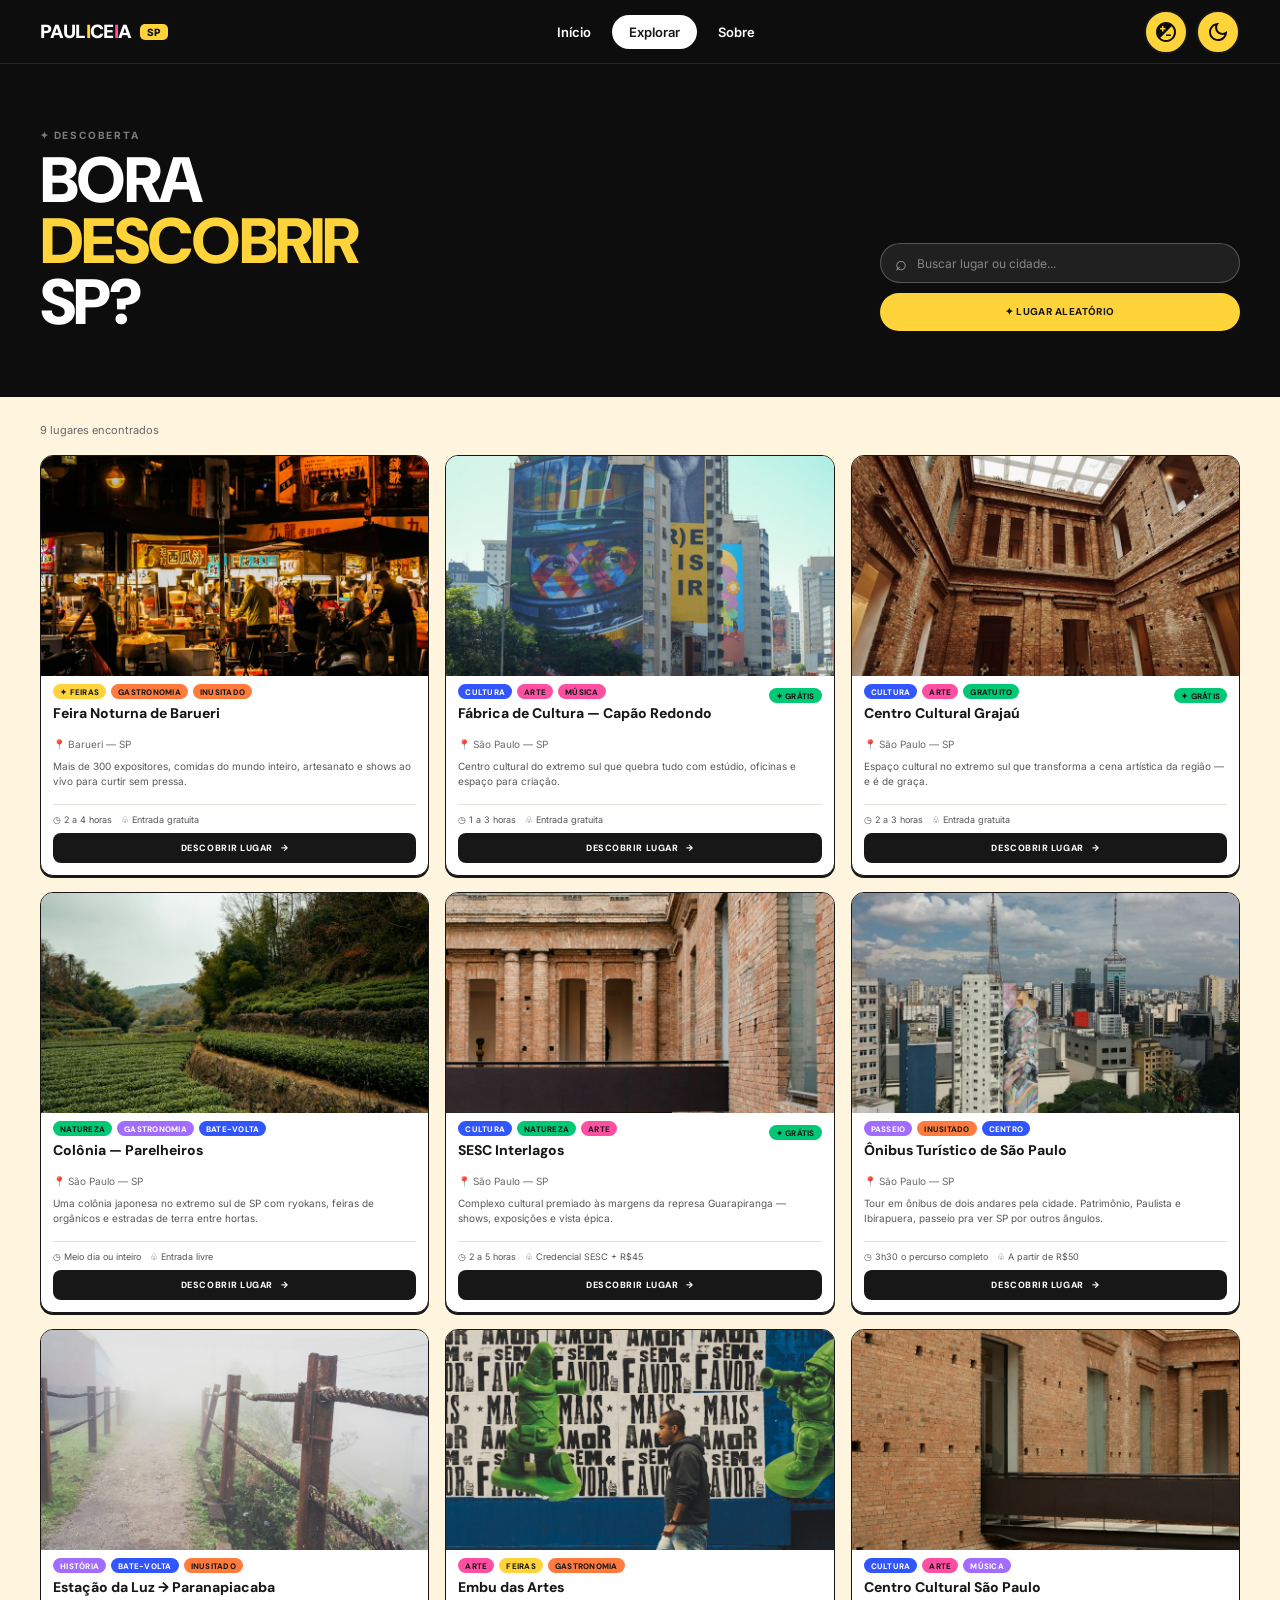
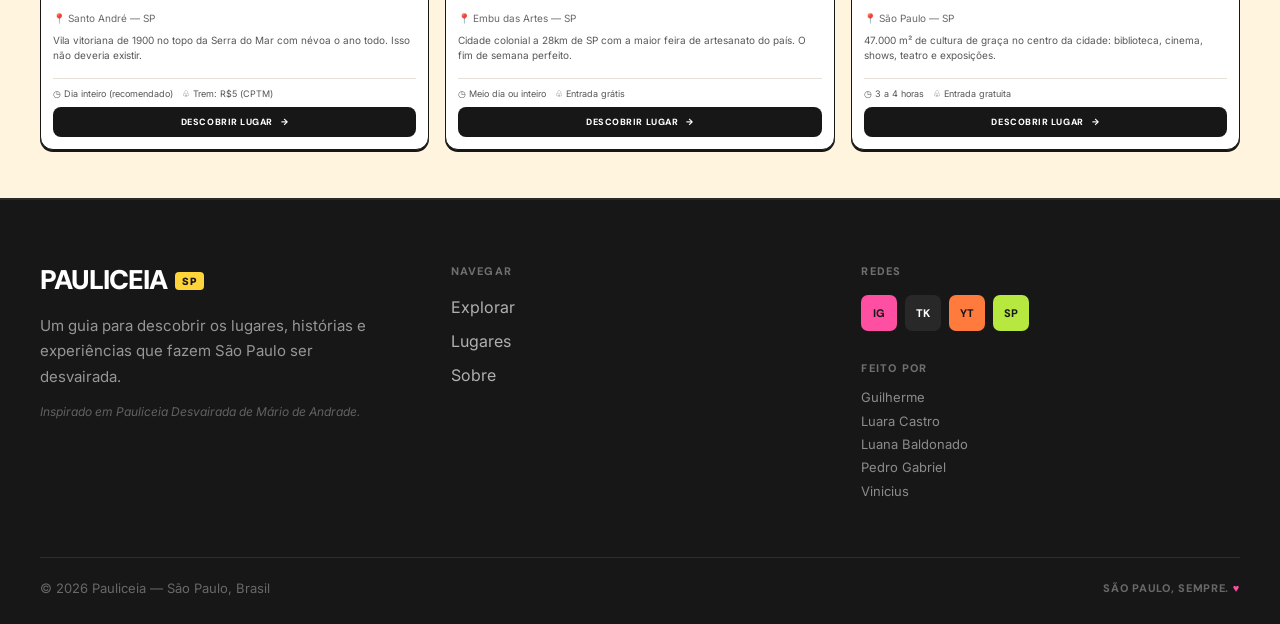
==== commit 77a83fce: "uns ajustes aqui e ali em coisas fora do grid" ====
--- a/explorar.html
+++ b/explorar.html
@@ -176,7 +176,6 @@
         <div class="footer-grid">
           <div class="footer-about"><a class="footer-brand" href="index.html">PAULICEIA <span>SP</span></a><p>Um guia para descobrir os lugares, histórias e experiências que fazem São Paulo ser desvairada.</p><em>Inspirado em Pauliceia Desvairada de Mário de Andrade.</em></div>
           <div class="footer-column"><h2>Navegar</h2><a href="explorar.html">Explorar</a><a href="explorar.html">Lugares</a><a href="sobre.html">Sobre</a></div>
-          <div class="footer-column"><h2>Descobrir</h2><a href="explorar.html">Arte &amp; Cultura</a><a href="explorar.html">Natureza</a><a href="explorar.html">Gastronomia</a><a href="explorar.html">Bate-volta</a><a href="explorar.html">Rolê grátis</a></div>
           <div class="footer-column footer-socials"><h2>Redes</h2><div class="social-links"><a href="https://www.instagram.com/" aria-label="Instagram">IG</a><a href="https://www.tiktok.com/" aria-label="TikTok">TK</a><a href="https://www.youtube.com/" aria-label="YouTube">YT</a><a href="https://open.spotify.com/" aria-label="Spotify">SP</a></div><h2 class="credits-heading">Feito por</h2><p>Guilherme<br />Luara Castro<br />Luana Baldonado<br />Pedro Gabriel<br />Vinicius</p></div>
         </div>
         <div class="footer-bottom"><span>© 2026 Pauliceia — São Paulo, Brasil</span><strong>São Paulo, sempre. <b aria-hidden="true">♥</b></strong></div>
--- a/styles.css
+++ b/styles.css
@@ -81,7 +81,7 @@
 .heading-aside { width: 320px; }
 .heading-aside p { margin: 0; color: var(--muted); font-size: 14px; line-height: 1.6; }
 .text-link { display: inline-flex; gap: 5px; margin-top: 9px; color: var(--paper-text); font: 800 11px/1.4 "DM Sans", sans-serif; letter-spacing: .4px; text-decoration: underline; text-underline-offset: 3px; text-transform: uppercase; }
-.category-grid { display: grid; grid-template-columns: 2fr 1fr 1fr 1.5fr; grid-template-rows: 300px 280px; gap: 10px; margin-top: 40px; }
+.category-grid { display: grid; grid-template-columns: repeat(4, minmax(0, 1fr)); grid-template-rows: repeat(2, 280px); gap: 10px; margin-top: 40px; }
 .category-card { position: relative; min-width: 0; overflow: hidden; border: 2px solid var(--ink); border-radius: 8px; color: #fff; isolation: isolate; }
 .category-card::after { position: absolute; z-index: -1; inset: 0; background: linear-gradient(0deg, rgba(0,0,0,.78), rgba(0,0,0,.12) 62%, transparent); content: ""; }
 .category-card > img { position: absolute; z-index: -2; inset: 0; width: 100%; height: 100%; object-fit: cover; transition: transform .45s cubic-bezier(.2,.7,.2,1); }
@@ -93,14 +93,14 @@
 .category-card:hover .category-arrow { transform: rotate(-45deg); }
 .category-name { font: 800 15px/1.2 "DM Sans", sans-serif; }
 .category-description { color: rgba(255,255,255,.74); font-size: 11px; line-height: 1.4; }
-.category-culture { grid-column: 1; grid-row: 1; height: 300px; --accent: var(--pink); }
-.category-nature { grid-column: 2; grid-row: 1; height: 240px; --accent: var(--green); }
-.category-food { grid-column: 3; grid-row: 1; height: 240px; --accent: var(--orange); }
-.category-events { grid-column: 4; grid-row: 1; height: 280px; --accent: var(--blue); }
-.category-daytrip { grid-column: 1; grid-row: 2; height: 260px; --accent: var(--yellow); }
-.category-history { grid-column: 2; grid-row: 2; height: 240px; --accent: var(--blue); }
-.category-photo { grid-column: 3; grid-row: 2; height: 260px; --accent: var(--orange); }
-.category-hidden { grid-column: 4; grid-row: 2; height: 280px; --accent: var(--pink); }
+.category-culture { grid-column: 1; grid-row: 1; --accent: var(--pink); }
+.category-nature { grid-column: 2; grid-row: 1; --accent: var(--green); }
+.category-food { grid-column: 3; grid-row: 1; --accent: var(--orange); }
+.category-events { grid-column: 4; grid-row: 1; --accent: var(--blue); }
+.category-daytrip { grid-column: 1; grid-row: 2; --accent: var(--yellow); }
+.category-history { grid-column: 2; grid-row: 2; --accent: var(--blue); }
+.category-photo { grid-column: 3; grid-row: 2; --accent: var(--orange); }
+.category-hidden { grid-column: 4; grid-row: 2; --accent: var(--pink); }
 
 .dark-section, .site-footer { background: #171717; color: #fff; }
 .featured-heading { align-items: center; }
@@ -146,25 +146,25 @@
 
 .site-footer { border-top: 2px solid rgba(255,255,255,.08); }
 .footer-inner { padding-block: 64px 28px; }
-.footer-grid { display: grid; grid-template-columns: 1.5fr 1fr 1fr 1fr; gap: 32px; }
-.footer-brand { display: inline-flex; align-items: center; gap: 8px; font: 900 24px/1.2 "DM Sans", sans-serif; letter-spacing: -1px; }
+.footer-grid { display: grid; grid-template-columns: repeat(3, minmax(0, 1fr)); align-items: start; gap: 32px; }
+.footer-brand { display: inline-flex; align-items: center; gap: 8px; font: 900 27px/1.2 "DM Sans", sans-serif; letter-spacing: -1px; }
 .footer-brand span { padding: 3px 7px; border-radius: 4px; background: var(--yellow); color: var(--ink); font: 800 10px/1.2 Inter, sans-serif; letter-spacing: .5px; }
-.footer-about > p { max-width: 260px; margin: 16px 0 0; color: rgba(255,255,255,.55); font-size: 14px; line-height: 1.7; }
-.footer-about em { display: block; margin-top: 15px; color: rgba(255,255,255,.32); font-size: 11px; }
+.footer-about > p { max-width: 340px; margin: 16px 0 0; color: rgba(255,255,255,.55); font-size: 15px; line-height: 1.7; }
+.footer-about em { display: block; margin-top: 15px; color: rgba(255,255,255,.32); font-size: 12px; }
 .footer-column { display: flex; flex-direction: column; align-items: flex-start; gap: 10px; }
-.footer-column h2 { margin: 0 0 5px; color: rgba(255,255,255,.38); font: 800 10px/1.4 "DM Sans", sans-serif; letter-spacing: 1.2px; text-transform: uppercase; }
-.footer-column > a { color: rgba(255,255,255,.66); font-size: 14px; line-height: 1.5; }
+.footer-column h2 { margin: 0 0 5px; color: rgba(255,255,255,.38); font: 800 11px/1.4 "DM Sans", sans-serif; letter-spacing: 1.2px; text-transform: uppercase; }
+.footer-column > a { color: rgba(255,255,255,.66); font-size: 16px; line-height: 1.5; }
 .footer-column > a:hover { color: var(--yellow); }
 .social-links { display: flex; gap: 8px; margin-bottom: 20px; }
-.social-links a { display: grid; width: 32px; aspect-ratio: 1; place-items: center; border-radius: 7px; background: var(--social-color); color: var(--ink); font: 800 10px "DM Sans", sans-serif; }
+.social-links a { display: grid; width: 36px; aspect-ratio: 1; place-items: center; border-radius: 7px; background: var(--social-color); color: var(--ink); font: 800 11px "DM Sans", sans-serif; }
 .social-links a:nth-child(1) { --social-color: var(--pink); }
 .social-links a:nth-child(2) { --social-color: #282828; color: white; }
 .social-links a:nth-child(3) { --social-color: var(--orange); }
 .social-links a:nth-child(4) { --social-color: var(--green); }
 .footer-column .credits-heading { margin: 0; }
-.footer-column > p { margin: 0; color: rgba(255,255,255,.5); font-size: 12px; line-height: 1.8; }
-.footer-bottom { display: flex; align-items: center; justify-content: space-between; gap: 16px; margin-top: 54px; padding-top: 22px; border-top: 1px solid rgba(255,255,255,.1); color: rgba(255,255,255,.35); font-size: 12px; }
-.footer-bottom strong { color: rgba(255,255,255,.35); font: 800 10px "DM Sans", sans-serif; letter-spacing: .7px; text-transform: uppercase; }
+.footer-column > p { margin: 0; color: rgba(255,255,255,.5); font-size: 13px; line-height: 1.8; }
+.footer-bottom { display: flex; align-items: center; justify-content: space-between; gap: 16px; margin-top: 54px; padding-top: 22px; border-top: 1px solid rgba(255,255,255,.1); color: rgba(255,255,255,.35); font-size: 13px; }
+.footer-bottom strong { color: rgba(255,255,255,.35); font: 800 11px "DM Sans", sans-serif; letter-spacing: .7px; text-transform: uppercase; }
 .footer-bottom strong b { color: var(--pink); }
 
 html.high-contrast {
@@ -255,8 +255,7 @@
   .hero-content { padding-top: 106px; }
   .hero-copy { margin-top: 28px; }
   .category-grid { gap: 6px; }
-  .category-card { min-height: 175px; }
-  .category-culture, .category-events, .category-daytrip, .category-hidden { min-height: 190px; }
+  .category-card { height: 175px; min-height: 0; }
   .category-content { right: 8px; bottom: 9px; left: 8px; }
   .category-name { font-size: 12px; }
   .category-description { font-size: 9px; }
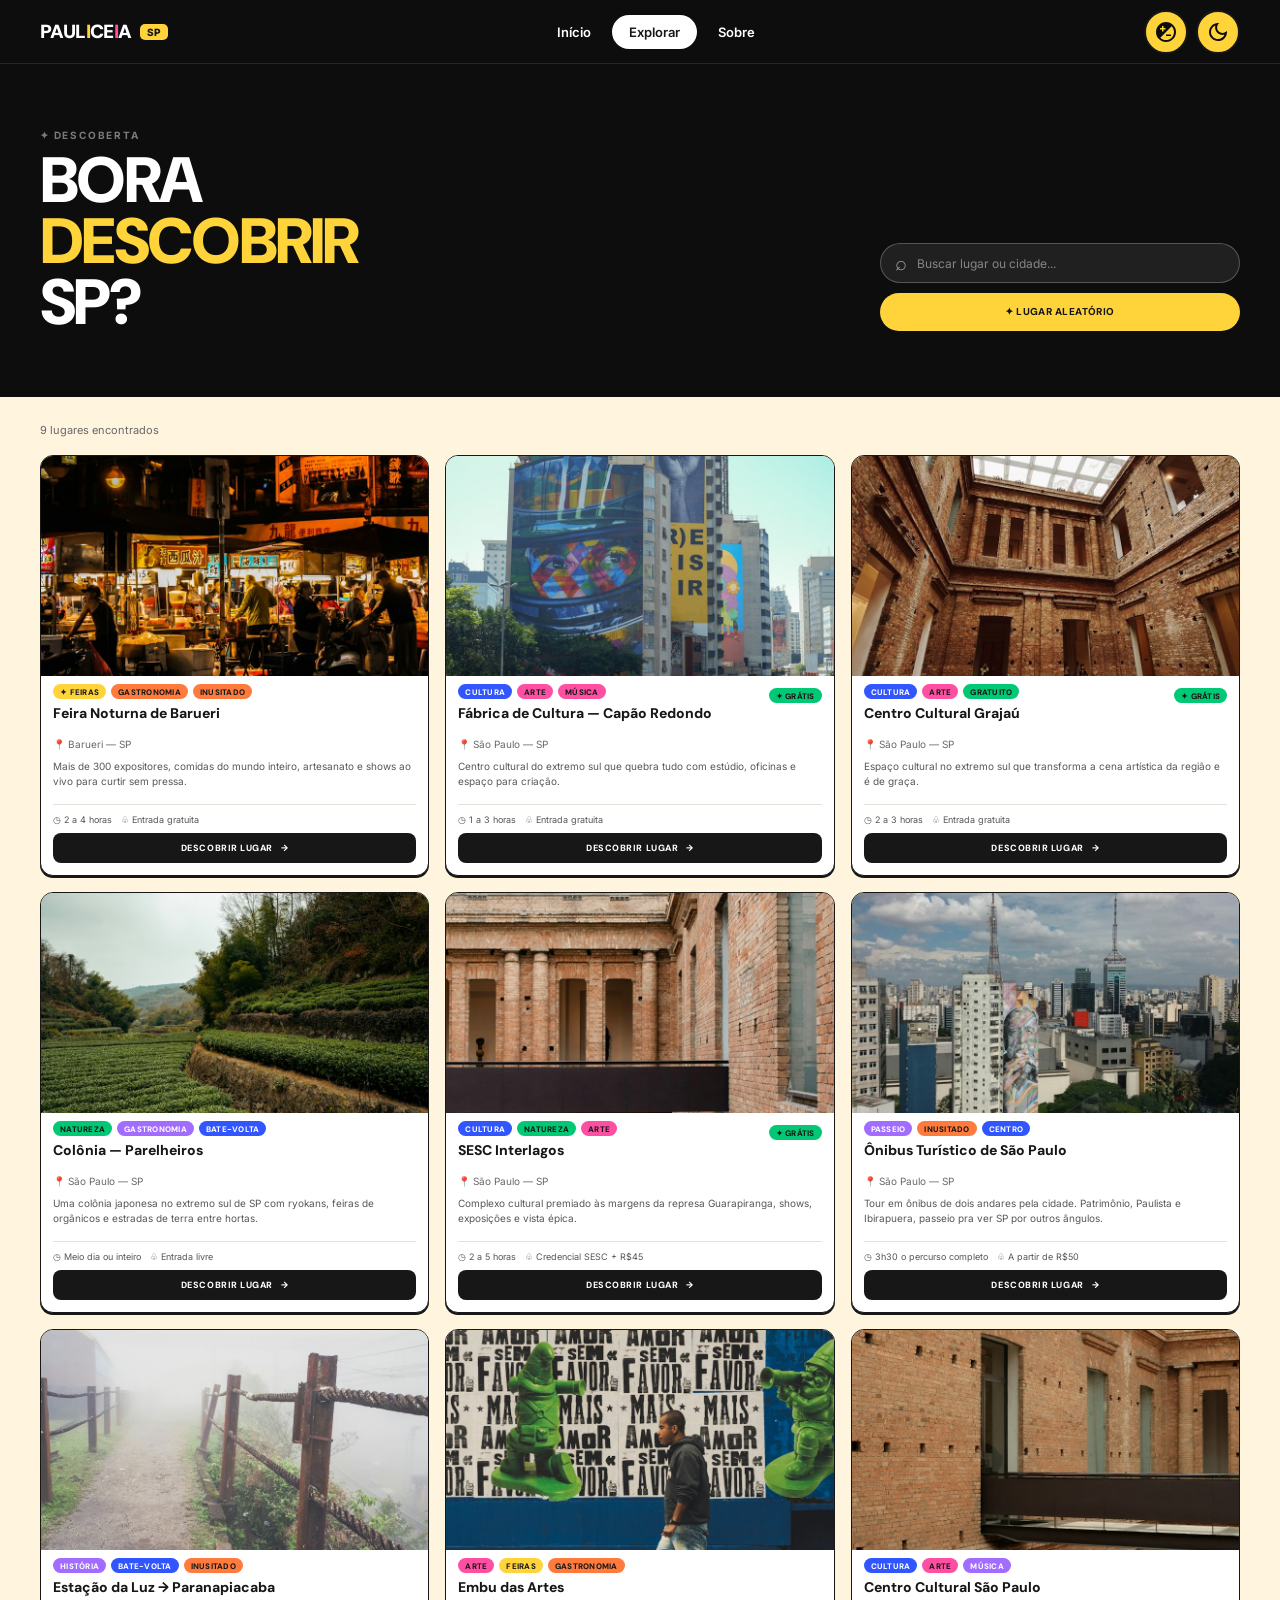
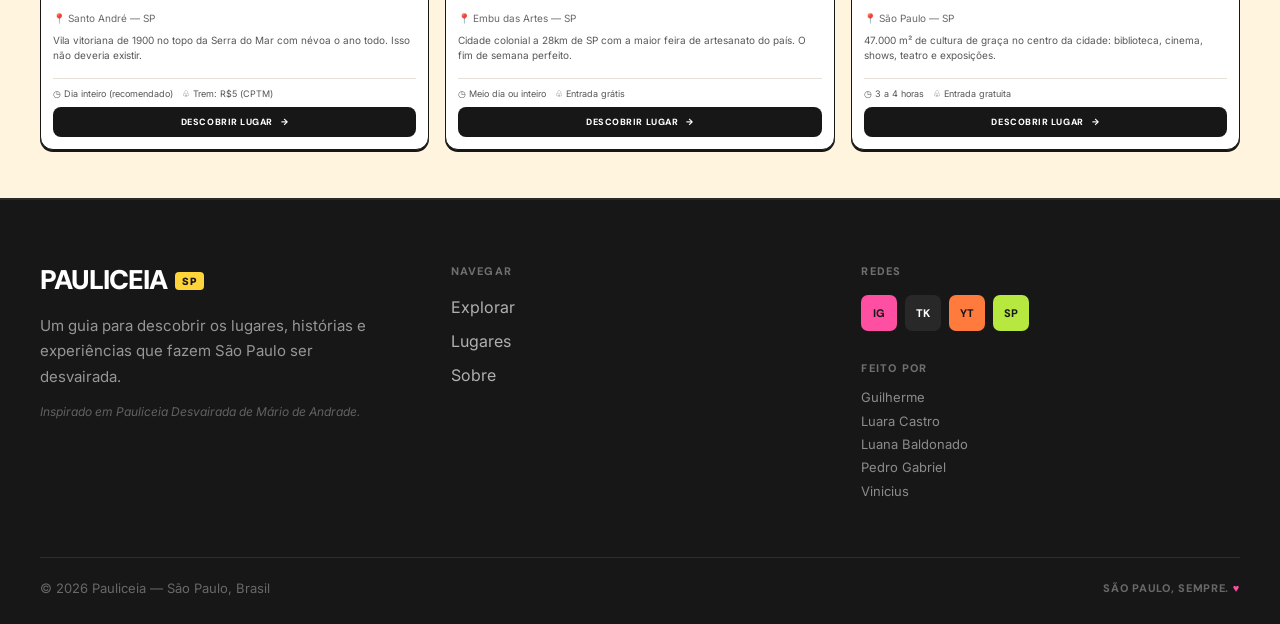
==== commit 6f29f708: "tirei alguns erros no texto" ====
--- a/explorar.html
+++ b/explorar.html
@@ -87,7 +87,7 @@
                 <span class="place-tags"><span class="tag tag-blue">Cultura</span><span class="tag tag-pink">Arte</span><span class="tag tag-green">Gratuito</span><span class="tag tag-green tag-corner">✦ Grátis</span></span>
                 <span class="place-card-body">
                   <strong>Centro Cultural Grajaú</strong><span class="place-location">📍 São Paulo — SP</span>
-                  <span class="place-description">Espaço cultural no extremo sul que transforma a cena artística da região — e é de graça.</span>
+                  <span class="place-description">Espaço cultural no extremo sul que transforma a cena artística da região e é de graça.</span>
                   <span class="place-meta"><span>◷ 2 a 3 horas</span><span>♧ Entrada gratuita</span></span>
                   <span class="place-card-cta">Descobrir lugar <span aria-hidden="true">→</span></span>
                 </span>
@@ -111,7 +111,7 @@
                 <span class="place-tags"><span class="tag tag-blue">Cultura</span><span class="tag tag-green">Natureza</span><span class="tag tag-pink">Arte</span><span class="tag tag-green tag-corner">✦ Grátis</span></span>
                 <span class="place-card-body">
                   <strong>SESC Interlagos</strong><span class="place-location">📍 São Paulo — SP</span>
-                  <span class="place-description">Complexo cultural premiado às margens da represa Guarapiranga — shows, exposições e vista épica.</span>
+                  <span class="place-description">Complexo cultural premiado às margens da represa Guarapiranga, shows, exposições e vista épica.</span>
                   <span class="place-meta"><span>◷ 2 a 5 horas</span><span>♧ Credencial SESC + R$45</span></span>
                   <span class="place-card-cta">Descobrir lugar <span aria-hidden="true">→</span></span>
                 </span>
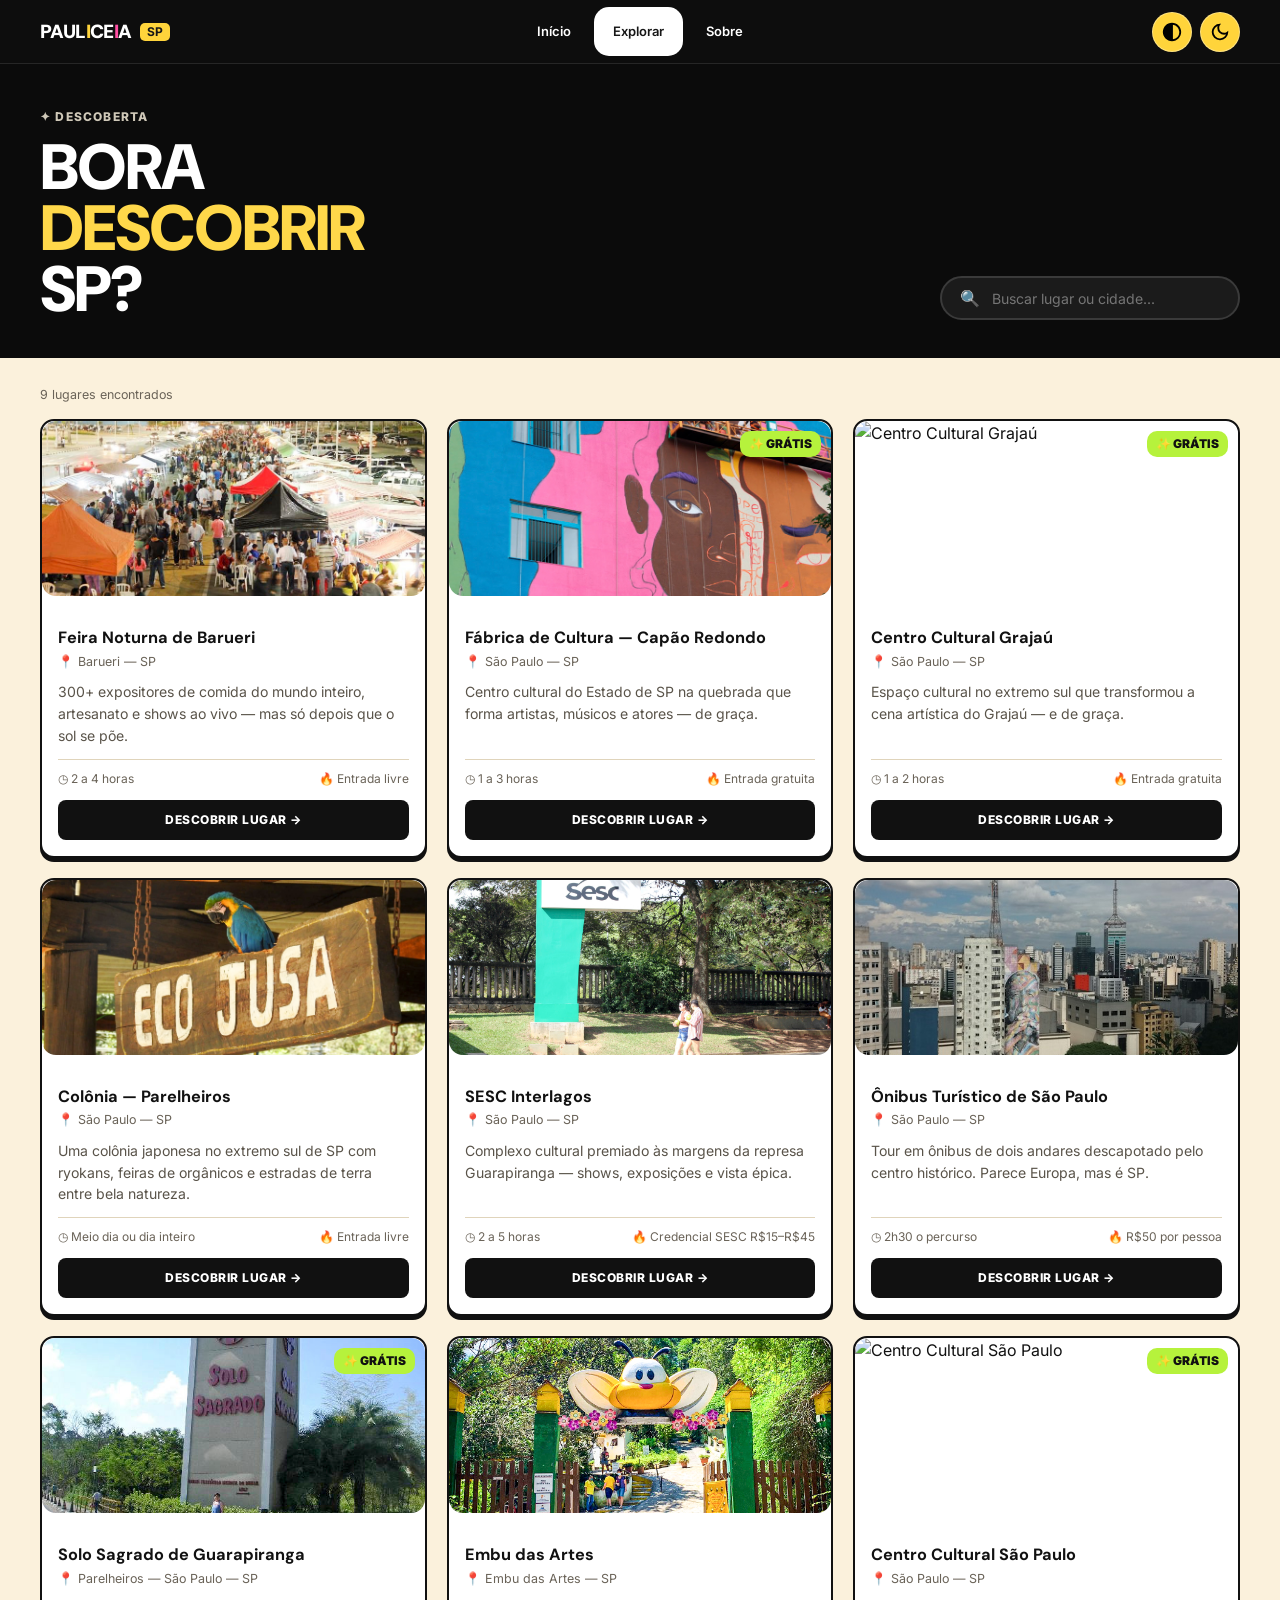
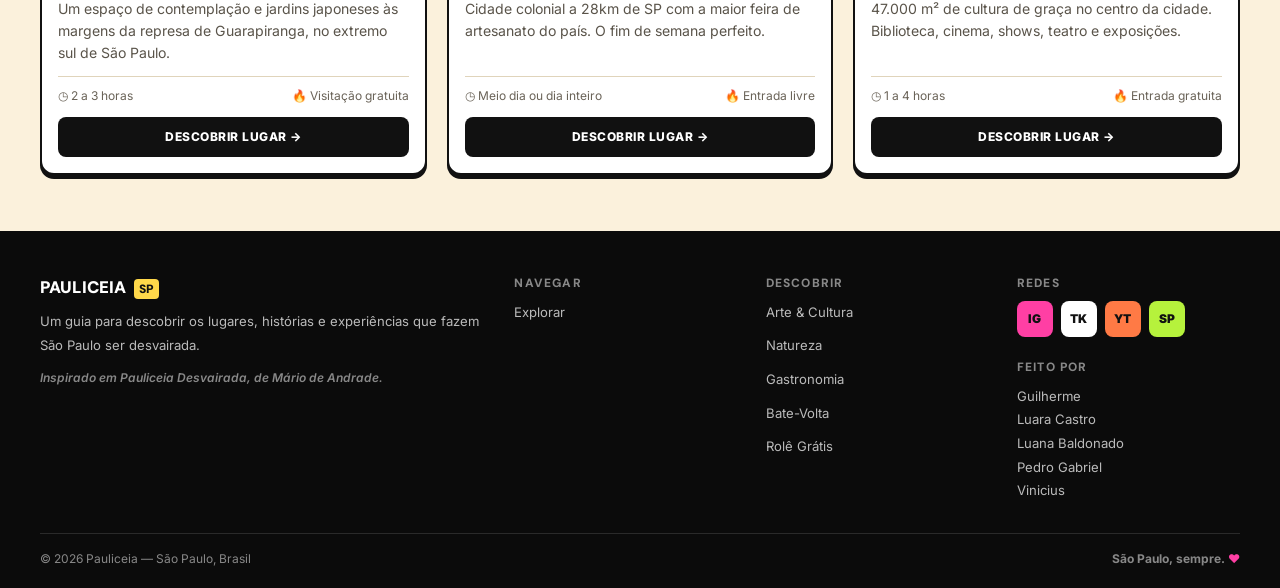
==== commit c9c46abe: "Paginas conectados" ====
--- a/explorar.html
+++ b/explorar.html
@@ -1,185 +1,148 @@
 <!doctype html>
 <html lang="pt-BR">
-  <head>
-    <meta charset="UTF-8" />
-    <meta name="viewport" content="width=device-width, initial-scale=1" />
-    <meta name="theme-color" content="#0d0d0d" />
-    <meta name="description" content="Encontre rolês, cultura e lugares para conhecer em São Paulo e região." />
-    <title>Bora descobrir SP? — Pauliceia</title>
-    <link rel="preconnect" href="https://fonts.googleapis.com" />
-    <link rel="preconnect" href="https://fonts.gstatic.com" crossorigin />
-    <link href="https://fonts.googleapis.com/css2?family=Anton&family=DM+Sans:wght@400;500;600;700;800;900&family=Inter:wght@400;500;600;700;800&display=swap" rel="stylesheet" />
-    <link rel="stylesheet" href="styles.css" />
-    <script src="script.js" defer></script>
-  </head>
-  <body class="explore-page">
-    <a class="skip-link" href="#conteudo">Pular para o conteúdo</a>
-    <header class="site-header">
-      <div class="header-inner">
-        <a class="brand" href="index.html" aria-label="Pauliceia SP, início">
-          <span>PAUL<span class="brand-yellow">I</span>CE<span class="brand-pink">I</span>A</span>
-          <span class="brand-tag">SP</span>
-        </a>
-        <button class="menu-toggle" type="button" aria-expanded="false" aria-controls="primary-nav" aria-label="Abrir menu">
-          <span></span><span></span>
-        </button>
-        <nav class="primary-nav" id="primary-nav" aria-label="Navegação principal">
-          <a class="nav-link" href="index.html">Início</a>
-          <a class="nav-link is-current" href="explorar.html" aria-current="page">Explorar</a>
-          <a class="nav-link" href="sobre.html">Sobre</a>
-        </nav>
-        <div class="header-actions">
-          <button class="accessibility-toggle" type="button" aria-label="Ativar alto contraste" aria-pressed="false"><img src="assets/icon-contrast.svg" alt="" /></button>
-          <button class="theme-toggle" type="button" aria-label="Ativar tema escuro" aria-pressed="false"><img src="assets/icon-dark-mode.svg" alt="" /></button>
-        </div>
-      </div>
-    </header>
+    <head>
+        <meta charset="UTF-8">
+        <meta name="viewport" content="width=device-width, initial-scale=1">
+        <meta name="theme-color" content="#0b0b0b">
+        <meta name="description" content="Explore lugares, histórias e experiências em São Paulo." id="meta-desc">
+        <meta property="og:title" content="Explorar — Pauliceia SP">
+        <meta property="og:description" content="Explore lugares, histórias e experiências em São Paulo.">
+        <meta property="og:image" content="assets/hero.png">
+        <title>Explorar — Pauliceia SP</title>
+        <link rel="preconnect" href="https://fonts.googleapis.com">
+        <link rel="preconnect" href="https://fonts.gstatic.com" crossorigin>
+        <link href="https://fonts.googleapis.com/css2?family=DM+Sans:ital,wght@0,400;0,500;0,700;0,800;0,900;1,700;1,800&family=Inter:wght@400;500;600;700;800&display=swap" rel="stylesheet">
+        <link rel="stylesheet" href="explorar.css">
+        <link rel="stylesheet" href="site-header.css">
+        <script src="site-header.js" defer></script>
+        <script src="places.js" defer></script>
+        <script src="explorar.js" defer></script>
+    </head>
+    <body>
+        
+        <!-- (PAGINA INICIAL) -->
+        <a class="skip-link" href="#conteudo">Pular para o conteúdo</a>
+        <header class="site-header">
+            <div class="header-inner">
+                <a class="brand" href="index.html" aria-label="Pauliceia SP, início">
+                    <span>
+                        PAUL<span class="brand-yellow">I</span>
+                        CE<span class="brand-pink">I</span>
+                        A
+                    </span>
+                    <span class="brand-tag">SP</span>
+                </a>
+                <button class="menu-toggle" type="button" aria-expanded="false" aria-controls="primary-nav" aria-label="Abrir menu">
+                    <span></span>
+                    <span></span>
+                </button>
+                
+                <!-- (BARRA DE NAVEGAÇÃO) -->
+                <nav class="primary-nav" id="primary-nav" aria-label="Navegação principal">
+                    <a class="nav-link" href="index.html">Início</a>
+                    <a class="nav-link" href="explorar.html">Explorar</a>
+                    <a class="nav-link" href="sobre.html">Sobre</a>
+                </nav>
+                <div class="header-actions">
+                    <button class="accessibility-toggle" type="button" aria-label="Abrir opções de acessibilidade" aria-haspopup="dialog" aria-pressed="false">
+                        <img src="assets/icon contrast.svg" alt="">
+                       
+                    </button>
+                    <button class="theme-toggle" type="button" aria-label="Alternar tema" aria-pressed="false">
+                        <img src="assets/icon-dark-mode.svg" alt="">
+                    </button>
+                </div>
+            </div>
+        </header>
+        <main id="conteudo" class="catalog-page">
+            <section class="catalog-hero">
+                <div class="page-width catalog-hero-inner">
+                    <div>
+                        <p class="eyebrow">✦ DESCOBERTA</p>
+                        <h1 class="catalog-title">
+                            BORA<br>
+                            <span>DESCOBRIR</span>
+                            <br>SP?
+                        </h1>
+                    </div>
 
-    <main id="conteudo">
-      <section class="explore-hero">
-        <div class="page-width explore-hero-inner">
-          <div>
-            <p class="eyebrow">✦ Descoberta</p>
-            <h1 class="explore-title"><span>BORA</span><span>DESCOBRIR</span><span>SP?</span></h1>
-          </div>
-          <div class="explore-tools">
-            <label class="search-field">
-              <span class="visually-hidden">Buscar lugar ou cidade</span>
-              <span aria-hidden="true">⌕</span>
-              <input id="place-search" type="search" placeholder="Buscar lugar ou cidade..." autocomplete="off" />
-            </label>
-            <button class="random-button" id="random-place" type="button"><span aria-hidden="true">✦</span> Lugar aleatório</button>
-          </div>
-        </div>
-      </section>
+                    <!-- (CAIXA DE PESQUISA) -->
+                    <label class="search-box">
+                        <span aria-hidden="true">🔍</span>
+                        <input id="place-search" type="search" placeholder="Buscar lugar ou cidade..." aria-label="Buscar lugar ou cidade" autocomplete="off">
+                    </label>
+                </div>
+            </section>
+            <section class="catalog-body">
+                <div class="page-width">
+                    <p class="results-count" id="result-count" role="status" aria-live="polite">9 lugares encontrados</p>
+                    <div class="place-grid" id="place-grid"></div>
+                    <div class="no-results" id="no-results" hidden>
+                        <p>Nenhum lugar encontrado. Tente outra busca.</p>
+                        <button class="button button-yellow" id="clear-filters" type="button">Limpar busca</button>
+                    </div>
 
-      <section class="place-list-section paper-section" aria-label="Lugares para descobrir">
-        <div class="page-width place-list-inner">
-          <p class="results-label" id="results-count" aria-live="polite">9 lugares encontrados</p>
-          <div class="place-grid">
-            <article class="place-card" data-search="Feira Noturna de Barueri Barueri feiras gastronomia inusitado">
-              <a class="place-card-link" href="lugar.html" aria-label="Ver Feira Noturna de Barueri">
-                <img src="assets/explore-feira.png" alt="Barracas iluminadas da Feira Noturna de Barueri à noite" />
-                <span class="place-tags"><span class="tag tag-yellow">✦ Feiras</span><span class="tag tag-orange">Gastronomia</span><span class="tag tag-orange">Inusitado</span></span>
-                <span class="place-card-body">
-                  <strong>Feira Noturna de Barueri</strong><span class="place-location">📍 Barueri — SP</span>
-                  <span class="place-description">Mais de 300 expositores, comidas do mundo inteiro, artesanato e shows ao vivo para curtir sem pressa.</span>
-                  <span class="place-meta"><span>◷ 2 a 4 horas</span><span>♧ Entrada gratuita</span></span>
-                  <span class="place-card-cta">Descobrir lugar <span aria-hidden="true">→</span></span>
-                </span>
-              </a>
-            </article>
-            <article class="place-card" data-search="Fábrica de Cultura Capão Redondo cultura arte música">
-              <a class="place-card-link" href="https://maps.google.com/?q=F%C3%A1brica+de+Cultura+Cap%C3%A3o+Redondo" target="_blank" rel="noreferrer" aria-label="Ver Fábrica de Cultura — Capão Redondo no mapa">
-                <img src="assets/explore-fabrica.png" alt="Mural colorido na fachada da Fábrica de Cultura" />
-                <span class="place-tags"><span class="tag tag-blue">Cultura</span><span class="tag tag-pink">Arte</span><span class="tag tag-pink">Música</span><span class="tag tag-green tag-corner">✦ Grátis</span></span>
-                <span class="place-card-body">
-                  <strong>Fábrica de Cultura — Capão Redondo</strong><span class="place-location">📍 São Paulo — SP</span>
-                  <span class="place-description">Centro cultural do extremo sul que quebra tudo com estúdio, oficinas e espaço para criação.</span>
-                  <span class="place-meta"><span>◷ 1 a 3 horas</span><span>♧ Entrada gratuita</span></span>
-                  <span class="place-card-cta">Descobrir lugar <span aria-hidden="true">→</span></span>
-                </span>
-              </a>
-            </article>
-            <article class="place-card" data-search="Centro Cultural Grajaú cultura arte gratuito">
-              <a class="place-card-link" href="https://maps.google.com/?q=Centro+Cultural+Graja%C3%BA" target="_blank" rel="noreferrer" aria-label="Ver Centro Cultural Grajaú no mapa">
-                <img src="assets/explore-grajau.png" alt="Arquitetura do Centro Cultural Grajaú" />
-                <span class="place-tags"><span class="tag tag-blue">Cultura</span><span class="tag tag-pink">Arte</span><span class="tag tag-green">Gratuito</span><span class="tag tag-green tag-corner">✦ Grátis</span></span>
-                <span class="place-card-body">
-                  <strong>Centro Cultural Grajaú</strong><span class="place-location">📍 São Paulo — SP</span>
-                  <span class="place-description">Espaço cultural no extremo sul que transforma a cena artística da região e é de graça.</span>
-                  <span class="place-meta"><span>◷ 2 a 3 horas</span><span>♧ Entrada gratuita</span></span>
-                  <span class="place-card-cta">Descobrir lugar <span aria-hidden="true">→</span></span>
-                </span>
-              </a>
-            </article>
-            <article class="place-card" data-search="Colônia Parelheiros natureza cultura japonês bate-volta">
-              <a class="place-card-link" href="https://maps.google.com/?q=Col%C3%B4nia+Parelheiros" target="_blank" rel="noreferrer" aria-label="Ver Colônia — Parelheiros no mapa">
-                <img src="assets/explore-colonia.png" alt="Plantação de chá em terraços na Colônia Japonesa" />
-                <span class="place-tags"><span class="tag tag-green">Natureza</span><span class="tag tag-purple">Gastronomia</span><span class="tag tag-blue">Bate-volta</span></span>
-                <span class="place-card-body">
-                  <strong>Colônia — Parelheiros</strong><span class="place-location">📍 São Paulo — SP</span>
-                  <span class="place-description">Uma colônia japonesa no extremo sul de SP com ryokans, feiras de orgânicos e estradas de terra entre hortas.</span>
-                  <span class="place-meta"><span>◷ Meio dia ou inteiro</span><span>♧ Entrada livre</span></span>
-                  <span class="place-card-cta">Descobrir lugar <span aria-hidden="true">→</span></span>
-                </span>
-              </a>
-            </article>
-            <article class="place-card" data-search="SESC Interlagos cultura lazer natureza">
-              <a class="place-card-link" href="https://maps.google.com/?q=SESC+Interlagos" target="_blank" rel="noreferrer" aria-label="Ver SESC Interlagos no mapa">
-                <img src="assets/explore-sesc.png" alt="Interior do SESC Interlagos com jardim e varanda" />
-                <span class="place-tags"><span class="tag tag-blue">Cultura</span><span class="tag tag-green">Natureza</span><span class="tag tag-pink">Arte</span><span class="tag tag-green tag-corner">✦ Grátis</span></span>
-                <span class="place-card-body">
-                  <strong>SESC Interlagos</strong><span class="place-location">📍 São Paulo — SP</span>
-                  <span class="place-description">Complexo cultural premiado às margens da represa Guarapiranga, shows, exposições e vista épica.</span>
-                  <span class="place-meta"><span>◷ 2 a 5 horas</span><span>♧ Credencial SESC + R$45</span></span>
-                  <span class="place-card-cta">Descobrir lugar <span aria-hidden="true">→</span></span>
-                </span>
-              </a>
-            </article>
-            <article class="place-card" data-search="Ônibus Turístico São Paulo passeio centro histórico">
-              <a class="place-card-link" href="https://maps.google.com/?q=Tour+de+%C3%B4nibus+tur%C3%ADstico+S%C3%A3o+Paulo" target="_blank" rel="noreferrer" aria-label="Ver Ônibus Turístico de São Paulo no mapa">
-                <img src="assets/explore-onibus.png" alt="Vista panorâmica do skyline de São Paulo" />
-                <span class="place-tags"><span class="tag tag-purple">Passeio</span><span class="tag tag-orange">Inusitado</span><span class="tag tag-blue">Centro</span></span>
-                <span class="place-card-body">
-                  <strong>Ônibus Turístico de São Paulo</strong><span class="place-location">📍 São Paulo — SP</span>
-                  <span class="place-description">Tour em ônibus de dois andares pela cidade. Patrimônio, Paulista e Ibirapuera, passeio pra ver SP por outros ângulos.</span>
-                  <span class="place-meta"><span>◷ 3h30 o percurso completo</span><span>♧ A partir de R$50</span></span>
-                  <span class="place-card-cta">Descobrir lugar <span aria-hidden="true">→</span></span>
-                </span>
-              </a>
-            </article>
-            <article class="place-card" data-search="Estação da Luz Paranapiacaba história bate-volta inusitado">
-              <a class="place-card-link" href="https://maps.google.com/?q=Paranapiacaba+SP" target="_blank" rel="noreferrer" aria-label="Ver Estação da Luz e Paranapiacaba no mapa">
-                <img src="assets/explore-paranapiacaba.png" alt="Caminho com neblina em Paranapiacaba" />
-                <span class="place-tags"><span class="tag tag-purple">História</span><span class="tag tag-blue">Bate-volta</span><span class="tag tag-orange">Inusitado</span></span>
-                <span class="place-card-body">
-                  <strong>Estação da Luz → Paranapiacaba</strong><span class="place-location">📍 Santo André — SP</span>
-                  <span class="place-description">Vila vitoriana de 1900 no topo da Serra do Mar com névoa o ano todo. Isso não deveria existir.</span>
-                  <span class="place-meta"><span>◷ Dia inteiro (recomendado)</span><span>♧ Trem: R$5 (CPTM)</span></span>
-                  <span class="place-card-cta">Descobrir lugar <span aria-hidden="true">→</span></span>
-                </span>
-              </a>
-            </article>
-            <article class="place-card" data-search="Embu das Artes arte feiras gastronomia">
-              <a class="place-card-link" href="https://maps.google.com/?q=Embu+das+Artes" target="_blank" rel="noreferrer" aria-label="Ver Embu das Artes no mapa">
-                <img src="assets/explore-embu.png" alt="Pessoa diante de mural colorido em Embu das Artes" />
-                <span class="place-tags"><span class="tag tag-pink">Arte</span><span class="tag tag-yellow">Feiras</span><span class="tag tag-orange">Gastronomia</span></span>
-                <span class="place-card-body">
-                  <strong>Embu das Artes</strong><span class="place-location">📍 Embu das Artes — SP</span>
-                  <span class="place-description">Cidade colonial a 28km de SP com a maior feira de artesanato do país. O fim de semana perfeito.</span>
-                  <span class="place-meta"><span>◷ Meio dia ou inteiro</span><span>♧ Entrada grátis</span></span>
-                  <span class="place-card-cta">Descobrir lugar <span aria-hidden="true">→</span></span>
-                </span>
-              </a>
-            </article>
-            <article class="place-card" data-search="Centro Cultural São Paulo cultura arte música">
-              <a class="place-card-link" href="https://maps.google.com/?q=Centro+Cultural+S%C3%A3o+Paulo" target="_blank" rel="noreferrer" aria-label="Ver Centro Cultural São Paulo no mapa">
-                <img src="assets/explore-ccsp.png" alt="Passarela e claraboia do Centro Cultural São Paulo" />
-                <span class="place-tags"><span class="tag tag-blue">Cultura</span><span class="tag tag-pink">Arte</span><span class="tag tag-purple">Música</span></span>
-                <span class="place-card-body">
-                  <strong>Centro Cultural São Paulo</strong><span class="place-location">📍 São Paulo — SP</span>
-                  <span class="place-description">47.000 m² de cultura de graça no centro da cidade: biblioteca, cinema, shows, teatro e exposições.</span>
-                  <span class="place-meta"><span>◷ 3 a 4 horas</span><span>♧ Entrada gratuita</span></span>
-                  <span class="place-card-cta">Descobrir lugar <span aria-hidden="true">→</span></span>
-                </span>
-              </a>
-            </article>
-          </div>
-          <p class="no-results" id="no-results" hidden>Nenhum lugar encontrado. Tente buscar por outro nome ou cidade.</p>
-        </div>
-      </section>
-    </main>
+                   <!-- "NÃO É IMPORTANTE" -->
+                    <noscript>
+                        <p>Ative o JavaScript para ver a lista de lugares.</p>
+                    </noscript>
 
-    <footer class="site-footer">
-      <div class="page-width footer-inner">
-        <div class="footer-grid">
-          <div class="footer-about"><a class="footer-brand" href="index.html">PAULICEIA <span>SP</span></a><p>Um guia para descobrir os lugares, histórias e experiências que fazem São Paulo ser desvairada.</p><em>Inspirado em Pauliceia Desvairada de Mário de Andrade.</em></div>
-          <div class="footer-column"><h2>Navegar</h2><a href="explorar.html">Explorar</a><a href="explorar.html">Lugares</a><a href="sobre.html">Sobre</a></div>
-          <div class="footer-column footer-socials"><h2>Redes</h2><div class="social-links"><a href="https://www.instagram.com/" aria-label="Instagram">IG</a><a href="https://www.tiktok.com/" aria-label="TikTok">TK</a><a href="https://www.youtube.com/" aria-label="YouTube">YT</a><a href="https://open.spotify.com/" aria-label="Spotify">SP</a></div><h2 class="credits-heading">Feito por</h2><p>Guilherme<br />Luara Castro<br />Luana Baldonado<br />Pedro Gabriel<br />Vinicius</p></div>
-        </div>
-        <div class="footer-bottom"><span>© 2026 Pauliceia — São Paulo, Brasil</span><strong>São Paulo, sempre. <b aria-hidden="true">♥</b></strong></div>
-      </div>
-    </footer>
-  </body>
+                </div>
+            </section>
+        </main>
+        <footer class="site-footer">
+            <div class="page-width">
+                <div class="footer-grid">
+                    <div class="footer-about">
+                        <!-- (AO CLICAR VAI PARA A PAGINA INICIAL [footer]) -->
+                        <a class="footer-brand" href="index.html">
+                            PAULICEIA <span>SP</span>
+                        </a>
+                        <p>Um guia para descobrir os lugares, histórias e experiências que fazem São Paulo ser desvairada.</p>
+                        <em>Inspirado em Pauliceia Desvairada, de Mário de Andrade.</em>
+                    </div>
+                    <!-- (FOOTER COLUM [COLOCAR LIK DE DIRECIONAMENTO NO RODA PÉ!!]  EX: <a href="explorar.html">Explorar</a> ) -->
+                    <div class="footer-column">
+                        <h2>Navegar</h2>
+                        <a href="explorar.html">Explorar</a>
+                        
+                        <!-- <a href="sobre.html">Sobre</a> -->
+                         <!-- (FOOTER- RODA PÉ) -->
+                    </div>
+                    <div class="footer-column">
+                        <h2>Descobrir</h2>
+                        <a href="explorar.html?categoria=cultura">Arte &amp; Cultura</a>
+                        <a href="explorar.html?categoria=natureza">Natureza</a>
+                        <a href="explorar.html?categoria=gastronomia">Gastronomia</a>
+                        <a href="explorar.html?categoria=bate-volta">Bate-Volta</a>
+                        <a href="explorar.html?categoria=gratis">Rolê Grátis</a>
+                    </div>
+
+                    <!-- RODA-Pé -->
+                    <div class="footer-column">
+                        <h2>Redes</h2>
+                        <div class="social-links">
+                            <a href="https://www.instagram.com/" aria-label="Instagram" target="_blank" rel="noopener noreferrer">IG</a>
+                            <a href="https://www.tiktok.com/" aria-label="TikTok" target="_blank" rel="noopener noreferrer">TK</a>
+                            <a href="https://www.youtube.com/" aria-label="YouTube" target="_blank" rel="noopener noreferrer">YT</a>
+                            <a href="https://open.spotify.com/" aria-label="Spotify" target="_blank" rel="noopener noreferrer">SP</a>
+                        </div>
+                        <h2 class="credits-heading">Feito por</h2>
+                        <p>
+                            Guilherme<br>
+                            Luara Castro<br>
+                            Luana Baldonado<br>
+                            Pedro Gabriel<br>Vinicius
+                        </p>
+                    </div>
+                </div>
+                <div class="footer-bottom">
+                    <span>© 2026 Pauliceia — São Paulo, Brasil</span>
+                    <strong>
+                        São Paulo, sempre. <b>♥</b>
+                    </strong>
+                </div>
+            </div>
+        </footer>
+    </body>
 </html>
--- a/explorar.css
+++ b/explorar.css
@@ -0,0 +1,1523 @@
+/* ===== Pauliceia SP — estilos (v2) ===== */
+:root {
+    --ink: #111;
+    --black: #0b0b0b;
+    --paper: #fbf1dc;
+    --card: #fff;
+    --line: #e0d4bb;
+    --muted: #6a6358;
+    --soft: #5a544a;
+    --yellow: #ffd84a;
+    --blue: #3d45f5;
+    --pink: #ff3fa4;
+    --green: #2fd67b;
+    --lime: #b6f23c;
+    --chip: #f2e6d1;
+    --content: 1080px;
+    --shadow: 0 4px 0 #111;
+    --radius: 14px;
+}
+
+body.night-mode {
+    --paper: #161513;
+    --ink: #f5ecd9;
+    --card: #211f1c;
+    --line: #3a362f;
+    --muted: #b2aa9d;
+    --soft: #c4bcae;
+    --chip: #38352f;
+    --shadow: 0 4px 0 #000
+}
+
+* {
+    box-sizing: border-box
+}
+
+html {
+    scroll-behavior: smooth;
+    scroll-padding-top: 150px
+}
+
+body {
+    margin: 0;
+    background: var(--paper);
+    color: var(--ink);
+    font-family: Inter,Arial,sans-serif;
+    -webkit-font-smoothing: antialiased;
+    line-height: 1.5
+}
+
+a {
+    color: inherit;
+    text-decoration: none
+}
+
+button,input {
+    font: inherit;
+    color: inherit
+}
+
+button {
+    cursor: pointer
+}
+
+img {
+    display: block;
+    max-width: 100%;
+   box-sizing: border-box;
+   border-top-left-radius: 14px;
+   border-top-right-radius: 14px;
+   border-bottom-right-radius: 14px;
+   border-bottom-left-radius: 14px;
+    
+}
+
+h1,h2,h3 {
+    font-family: 'DM Sans',sans-serif;
+    margin: 0
+}
+
+.page-width,.header-inner {
+    width: min(calc(100% - 48px),var(--content));
+    margin-inline:auto}
+
+:focus-visible {
+    outline: 3px solid var(--blue);
+    outline-offset: 3px;
+    border-radius: 6px
+}
+
+.site-header :focus-visible,.hero :focus-visible,.catalog-hero :focus-visible,.site-footer :focus-visible,.detail-hero :focus-visible {
+    outline-color: var(--yellow)
+}
+
+.skip-link {
+    position: absolute;
+    left: -9999px
+}
+
+.skip-link:focus {
+    left: 10px;
+    top: 10px;
+    background: #fff;
+    color: #111;
+    padding: 10px;
+    z-index: 99
+}
+
+/* header */
+.site-header {
+    height: 52px;
+    background: var(--black);
+    color: #fff;
+    position: sticky;
+    top: 0;
+    z-index: 60;
+    border-bottom: 1px solid #222
+}
+
+.header-inner {
+    height: 100%;
+    display: flex;
+    align-items: center;
+    justify-content: space-between;
+    gap: 16px;
+    position: relative
+}
+
+.brand {
+    font: 900 .95rem/1 'DM Sans',sans-serif;
+    display: flex;
+    align-items: center;
+    gap: 6px;
+    letter-spacing: .3px
+}
+
+.brand>span:first-child {
+    display: flex
+}
+
+.brand-yellow {
+    color: var(--yellow)
+}
+
+.brand-pink {
+    color: var(--pink)
+}
+
+.brand-tag {
+    background: var(--yellow);
+    color: #111;
+    padding: 3px 6px;
+    font-size: 0.75rem;
+    border-radius: 4px
+}
+
+.primary-nav {
+    display: flex;
+    align-items: center;
+    gap: 4px;
+    position: absolute;
+    left: 50%;
+    transform: translateX(-50%)
+}
+
+.nav-link {
+    font-size: .8rem;
+    font-weight: 700;
+    padding: 8px 16px;
+    border-radius: 20px;
+    color: #fff
+}
+
+.nav-link:hover {
+    background: #262626
+}
+
+.nav-link.is-current {
+    background: #fff;
+    color: #111
+}
+
+.header-actions {
+    display: flex;
+    align-items: center;
+    gap: 8px;
+    position: relative
+}
+
+/*(PARA ALTERAÇÕES DO ICONE ACESIBILIDADE)*/
+.accessibility-toggle {
+    background: var(--yellow);
+    color: #111;
+    height: 34px;
+    width: 34px;
+    border-radius: 50%;
+    border: 1px solid #555;
+    color: var(--yellow);
+    font-size: 1rem;
+}
+
+.accessibility-toggle img {
+    width: 13px,0;
+    border-radius: 50%;
+    color: var(--yellow);
+    font-size: 1rem;
+}
+
+.theme-toggle {
+    height: 34px;
+    width: 34px;
+    border-radius: 50%;
+    border: 1px solid #555;
+    background: transparent;
+    color: var(--yellow);
+    font-size: 1rem;
+    background-color: var(--yellow);
+}
+
+.menu-toggle {
+    display: none
+}
+
+/* tags e botões */
+.tag {
+    display: inline-flex;
+    align-items: center;
+    gap: 4px;
+    font-size: 0.75rem;
+    font-weight: 800;
+    letter-spacing: .4px;
+    text-transform: uppercase;
+    padding: 4px 9px;
+    border-radius: 12px;
+    color: #fff;
+    white-space: nowrap
+}
+
+/* .t-yellow {
+    background: #ffd84a;
+    color: #111
+}
+
+.t-red {
+    background: #f4483b
+}
+
+.t-orange {
+    background: #ff9f1c;
+    color: #111
+}
+
+.t-blue {
+    background: #3d45f5
+}
+
+.t-pink {
+    background: #ff3fa4
+}
+
+.t-magenta {
+    background: #e0289a
+}
+
+.t-green {
+    background: #27d77c;
+    color: #06331c
+}
+
+.t-leaf {
+    background: #2bc46b;
+    color: #06331c
+}
+
+.t-purple {
+    background: #8b5cf6
+}
+
+.t-teal {
+    background: #16a899
+} */
+
+.button,.surprise-button {
+    display: inline-flex;
+    align-items: center;
+    justify-content: center;
+    gap: 8px;
+    border: 0;
+    border-radius: 24px;
+    padding: 12px 20px;
+    font-size: .82rem;
+    font-weight: 800
+}
+
+.button-blue {
+    background: var(--blue);
+    color: #fff
+}
+
+.button-yellow {
+    background: var(--yellow);
+    color: #111
+}
+
+.eyebrow {
+    font-size: 0.75rem;
+    text-transform: uppercase;
+    letter-spacing: 1.2px;
+    font-weight: 800;
+    color: var(--muted);
+    margin: 0 0 10px
+}
+
+/* hero / catálogo */
+.catalog-hero {
+    background: var(--black);
+    color: #fff
+}
+
+.catalog-hero-inner {
+    padding-block:44px 38px;display: flex;
+    align-items: flex-end;
+    justify-content: space-between;
+    gap: 32px
+}
+
+.catalog-hero .eyebrow {
+    color: #cfc8b8
+}
+
+.catalog-title {
+    font: 900 clamp(2.8rem,6vw,4rem)/.95 'DM Sans',sans-serif;
+    letter-spacing: -2px;
+    text-transform: uppercase;
+    margin: 12px 0 0
+}
+
+.catalog-title span {
+    color: var(--yellow)
+}
+
+.search-box {
+    display: flex;
+    align-items: center;
+    gap: 10px;
+    background: #1b1b1b;
+    border: 2px solid #3a3a3a;
+    border-radius: 26px;
+    padding: 0 18px;
+    height: 44px;
+    width: min(100%,300px)
+}
+
+.search-box input {
+    background: transparent;
+    border: 0;
+    outline: 0;
+    color: #fff;
+    width: 100%;
+    font-size: .88rem
+}
+
+.search-box:focus-within {
+    border-color: var(--yellow)
+}
+
+.catalog-body {
+    padding-block:28px 56px}
+
+.results-count {
+    font-size: .78rem;
+    color: var(--muted);
+    margin: 0 0 14px
+}
+
+/*(ESPAÇAMENTO ENTRE AS GRID'S INICIAIS DO EXPLORAR)*/
+.place-grid {
+    display: grid;
+    grid-template-columns: repeat(3,minmax(0,1fr));
+    gap: 20px
+}
+
+.catalog-card {
+    background: var(--card);
+    border: 2px solid #111;
+    border-radius: var(--radius);
+    box-shadow: var(--shadow);
+    overflow: hidden;
+    display: flex;
+    flex-direction: column;
+    transition: transform .2s
+}
+
+.catalog-card:hover {
+    transform: translateY(-3px)
+}
+
+.catalog-card[hidden] {
+    display: none
+}
+
+.catalog-card.is-highlight {
+    outline: 5px solid var(--yellow);
+    outline-offset: 3px
+}
+
+.catalog-image {
+    position: relative;
+    display: block;
+    height: 175px;
+    overflow: hidden
+}
+
+.catalog-image img {
+    width: 100%;
+    height: 100%;
+    object-fit: cover
+}
+
+.free-badge {
+    position: absolute;
+    right: 10px;
+    top: 10px;
+    background: var(--lime);
+    color: #111;
+    font-size: 0.75rem;
+    font-weight: 900;
+    border-radius: 10px;
+    padding: 4px 9px
+}
+
+.catalog-card-content {
+    padding: 14px 16px 16px;
+    display: flex;
+    flex-direction: column;
+    flex: 1
+}
+
+.card-tags {
+    display: flex;
+    gap: 6px;
+    flex-wrap: wrap;
+    margin-bottom: 10px
+}
+
+.catalog-card h3 {
+    font-size: 1.02rem;
+    line-height: 1.25
+}
+
+.card-city {
+    font-size: .78rem;
+    color: var(--muted);
+    margin: 4px 0 10px
+}
+
+.catalog-card .blurb {
+    font-size: .88rem;
+    line-height: 1.55;
+    color: var(--soft);
+    margin: 0 0 12px;
+    flex: 1
+}
+
+.card-meta {
+    display: flex;
+    justify-content: space-between;
+    gap: 8px;
+    border-top: 1px solid var(--line);
+    padding-top: 10px;
+    font-size: 0.75rem;
+    color: var(--muted)
+}
+
+.card-cta {
+    margin-top: 12px;
+    display: flex;
+    justify-content: center;
+    align-items: center;
+    gap: 8px;
+    background: #111;
+    color: #fff;
+    border-radius: 8px;
+    padding: 11px;
+    font-size: 0.75rem;
+    font-weight: 800;
+    letter-spacing: .5px;
+    text-transform: uppercase
+}
+
+.card-cta:hover {
+    background: var(--blue)
+}
+
+body.night-mode .card-cta {
+    background: var(--yellow);
+    color: #111
+}
+
+.no-results {
+    text-align: center;
+    padding: 40px 10px;
+    display: grid;
+    gap: 14px;
+    justify-items: center;
+    color: var(--muted)
+}
+
+.no-results[hidden] {
+    display: none
+}
+
+/* página de lugar */
+.detail-hero {
+    height: 360px;
+    position: relative;
+    background: #090909;
+    color: #fff;
+    overflow: hidden
+}
+
+.detail-hero>img {
+    position: absolute;
+    inset: 0;
+    width: 100%;
+    height: 100%;
+    object-fit: cover;
+    opacity: .55
+}
+
+.detail-hero-shade {
+    position: absolute;
+    inset: 0;
+    background: linear-gradient(0deg,rgba(0,0,0,.92),rgba(0,0,0,.15) 70%)
+}
+
+.detail-hero-content {
+    position: relative;
+    height: 100%;
+    display: flex;
+    flex-direction: column;
+    justify-content: flex-end;
+    padding-bottom: 26px
+}
+
+.back-link {
+    position: absolute;
+    top: 20px;
+    left: 0;
+    background: rgba(255,255,255,.14);
+    backdrop-filter: blur(6px);
+    border-radius: 16px;
+    padding: 7px 14px;
+    font-size: .75rem;
+    font-weight: 700
+}
+
+.detail-tags {
+    display: flex;
+    gap: 6px;
+    flex-wrap: wrap;
+    margin-bottom: 12px
+}
+
+.detail-hero h1 {
+    font-size: clamp(2rem,5vw,3.4rem);
+    line-height: 1.05;
+    letter-spacing: -1.5px;
+    font-weight: 800
+}
+
+.detail-city {
+    margin: 10px 0 0;
+    font-size: .9rem;
+    color: #e8e2d3
+}
+
+.detail-bar {
+    background: #fff;
+    color: #111;
+    border-bottom: 2px solid #111;
+    position: sticky;
+    top: 52px;
+    z-index: 40
+}
+
+body.night-mode .detail-bar {
+    background: #1b1a18;
+    color: var(--ink)
+}
+
+.detail-actions {
+    display: flex;
+    gap: 10px;
+    padding-block:14px;flex-wrap: wrap
+}
+
+.pill-btn {
+    border: 2px solid #111;
+    background: transparent;
+    border-radius: 22px;
+    padding: 8px 16px;
+    font-size: .78rem;
+    font-weight: 800;
+    display: inline-flex;
+    align-items: center;
+    gap: 6px;
+    color: inherit
+}
+
+body.night-mode .pill-btn {
+    border-color: var(--ink)
+}
+
+.pill-btn.primary {
+    background: var(--blue);
+    border-color: var(--blue);
+    color: #fff
+}
+
+.pill-btn[aria-pressed="true"] {
+    background: var(--pink);
+    border-color: var(--pink);
+    color: #fff
+}
+
+.tabs {
+    display: flex;
+    gap: 2px;
+    border-top: 1px solid var(--line);
+    overflow-x: auto
+}
+
+.tab {
+    background: none;
+    border: 0;
+    border-bottom: 3px solid transparent;
+    padding: 13px 16px;
+    font-size: .82rem;
+    font-weight: 600;
+    color: var(--muted);
+    white-space: nowrap
+}
+
+.tab[aria-selected="true"] {
+    color: inherit;
+    font-weight: 800;
+    border-bottom-color: #111
+}
+
+body.night-mode .tab[aria-selected="true"] {
+    border-bottom-color: var(--yellow)
+}
+
+.detail-columns {
+    display: grid;
+    grid-template-columns: minmax(0,1fr) 320px;
+    gap: 36px;
+    padding-block:36px 64px}
+
+.panel[hidden] {
+    display: none
+}
+
+.panel h2 {
+    font-size: 1.25rem;
+    margin-bottom: 16px
+}
+
+.pull-quote {
+    border-left: 4px solid var(--yellow);
+    padding-left: 14px;
+    font: italic 800 1.3rem/1.3 'DM Sans',sans-serif;
+    margin: 0 0 22px
+}
+
+.panel h3 {
+    font-size: 1.1rem;
+    margin: 22px 0 8px
+}
+
+.panel p {
+    font-size: .95rem;
+    line-height: 1.75;
+    color: var(--soft)
+}
+
+.todo-grid {
+    list-style: none;
+    padding: 0;
+    margin: 0;
+    display: grid;
+    grid-template-columns: 1fr 1fr;
+    gap: 12px
+}
+
+.todo-grid li {
+    background: var(--card);
+    border: 2px solid #111;
+    border-radius: 12px;
+    padding: 14px 16px;
+    font-size: .88rem;
+    display: flex;
+    gap: 10px;
+    align-items: flex-start
+}
+
+.todo-grid li:before {
+    content: '';
+    width: 8px;
+    height: 8px;
+    border-radius: 50%;
+    background: var(--blue);
+    margin-top: 6px;
+    flex: none
+}
+ 
+/* (AREA DA GALERIA MOD DE TAMANHOS E ETC..) */
+.gallery {
+    display: grid;
+    grid-template-columns: repeat(3,1fr);
+    gap: 12px
+}
+
+.gallery img {
+    width: 100%;
+    height: 100%;
+    aspect-ratio: 3/4;
+    object-fit: cover;
+    border: 2px solid #111;
+    border-radius: 14px
+}
+
+.tiktok-card {
+    background: #141414;
+    color: #fff;
+    border-radius: 12px;
+    padding: 18px;
+    border: 2px solid #111
+}
+
+.tiktok-card small {
+    font-size: 0.75rem;
+    letter-spacing: 1px;
+    color: #aaa;
+    font-weight: 800
+}
+
+.tiktok-card strong {
+    display: block;
+    font-size: 1.1rem;
+    margin: 6px 0
+}
+
+.tiktok-card p {
+    color: #ddd;
+    margin: 0 0 10px;
+    font-size: .88rem
+}
+
+.tiktok-card em {
+    font-size: 0.75rem;
+    color: #888
+}
+
+.pink-quote {
+    border-left: 4px solid var(--pink);
+    padding-left: 12px;
+    margin-top: 18px;
+    font: italic 700 1rem 'DM Sans',sans-serif
+}
+
+.tips {
+    list-style: none;
+    padding: 0;
+    margin: 0;
+    display: grid;
+    gap: 10px
+}
+
+.tips li {
+    background: var(--yellow);
+    color: #111;
+    border: 2px solid #111;
+    border-radius: 10px;
+    padding: 12px 14px;
+    font-size: .88rem;
+    font-weight: 600;
+    display: flex;
+    gap: 10px
+}
+
+.tips li:before {
+    content: '❝';
+    font-weight: 900
+}
+
+.related {
+    display: grid;
+    grid-template-columns: repeat(3,1fr);
+    gap: 14px
+}
+
+.related a {
+    background: var(--card);
+    border: 2px solid #111;
+    border-radius: 12px;
+    box-shadow: var(--shadow);
+    overflow: hidden;
+    display: block
+}
+
+.related img {
+    width: 100%;
+    height: 110px;
+    object-fit: cover
+}
+
+.related span {
+    display: block;
+    padding: 10px 12px;
+    font-weight: 800;
+    font-size: .84rem;
+    line-height: 1.3
+}
+
+.related small {
+    display: block;
+    font-weight: 500;
+    color: var(--muted);
+    font-size: 0.75rem;
+    margin-top: 2px
+}
+
+.detail-side {
+    display: grid;
+    gap: 18px;
+    align-self: start;
+    position: sticky;
+    top: 178px
+}
+
+.info-card,.map-card {
+    background: var(--card);
+    border: 2px solid #111;
+    border-radius: 16px;
+    box-shadow: var(--shadow);
+    overflow: hidden
+}
+
+.info-card header {
+    background: #111;
+    color: #ccc;
+    font-size: 0.75rem;
+    font-weight: 800;
+    letter-spacing: 1px;
+    padding: 12px 16px
+}
+
+.info-body {
+    padding: 6px 16px 16px
+}
+
+.info-row {
+    padding: 10px 0;
+    border-bottom: 1px solid var(--line)
+}
+
+.info-row:last-of-type {
+    border-bottom: 0
+}
+
+.info-row dt {
+    font-size: 0.75rem;
+    font-weight: 800;
+    letter-spacing: .6px;
+    text-transform: uppercase;
+    color: var(--muted);
+    margin-bottom: 3px
+}
+
+.info-row dd {
+    margin: 0;
+    font-size: .84rem;
+    line-height: 1.5
+}
+
+.weather {
+    display: flex;
+    justify-content: space-between;
+    align-items: center;
+    background: #eceeff;
+    color: #111;
+    border: 1px solid #d6d9ff;
+    border-radius: 12px;
+    padding: 10px 14px;
+    margin-top: 4px
+}
+
+body.night-mode .weather {
+    background: #2a2d4a;
+    color: #fff;
+    border-color: #3d4170
+}
+
+.weather-main {
+    display: flex;
+    gap: 10px;
+    align-items: center
+}
+
+.weather-main b {
+    font-size: 1.35rem;
+    display: block;
+    line-height: 1
+}
+
+.weather-main span {
+    font-size: 0.75rem;
+    color: inherit;
+    opacity: .75
+}
+
+.weather-ico {
+    font-size: 1.7rem
+}
+
+.weather-side {
+    font-size: 0.75rem;
+    font-weight: 700;
+    text-align: right;
+    display: grid;
+    gap: 2px
+}
+
+.map-box {
+    height: 190px;
+    background: #e9e4d8
+}
+
+.map-card figcaption {
+    padding: 10px 14px;
+    font-size: .78rem;
+    font-weight: 700;
+    border-top: 2px solid #111
+}
+
+/* rodapé */
+.site-footer {
+    background: var(--black);
+    color: #fff;
+    padding: 44px 0 20px
+}
+
+.footer-grid {
+    display: grid;
+    grid-template-columns: 2fr 1fr 1fr 1fr;
+    gap: 28px
+}
+
+.footer-brand {
+    font-weight: 900;
+    font-size: 1.05rem;
+    font-family: 'DM Sans',sans-serif
+}
+
+.footer-brand span {
+    background: var(--yellow);
+    color: #111;
+    font-size: 0.75rem;
+    padding: 2px 5px;
+    border-radius: 4px;
+    vertical-align: middle;
+    margin-left: 4px
+}
+
+.footer-about p,.footer-about em,.footer-column a,.footer-column p {
+    font-size: .82rem;
+    line-height: 1.8;
+    color: #bbb;
+    margin: 10px 0 0;
+    display: block
+}
+
+.footer-about em {
+    font-size: 0.75rem;
+    color: #888
+}
+
+.footer-column h2 {
+    font: 800 0.75rem 'DM Sans',sans-serif;
+    letter-spacing: 1.2px;
+    text-transform: uppercase;
+    color: #888;
+    margin: 0 0 10px
+}
+
+.footer-column a:hover {
+    color: #fff
+}
+
+.credits-heading {
+    margin-top: 22px!important
+}
+
+.social-links {
+    display: flex;
+    gap: 8px
+}
+
+.social-links a {
+    width: 36px;
+    height: 36px;
+    border-radius: 8px;
+    display: grid!important;
+    place-items: center;
+    font-size: 0.75rem;
+    font-weight: 900;
+    color: #111!important;
+    margin: 0!important;
+    padding: 0!important
+}
+
+.social-links a:nth-child(1) {
+    background: #ff3fa4
+}
+
+.social-links a:nth-child(2) {
+    background: #fff
+}
+
+.social-links a:nth-child(3) {
+    background: #ff7a45
+}
+
+.social-links a:nth-child(4) {
+    background: #b6f23c
+}
+
+.footer-bottom {
+    display: flex;
+    justify-content: space-between;
+    border-top: 1px solid #2a2a2a;
+    margin-top: 30px;
+    padding-top: 16px;
+    font-size: 0.75rem;
+    color: #888
+}
+
+.footer-bottom b {
+    color: var(--pink)
+}
+
+/* home e sobre */
+.hero {
+    min-height: 440px;
+    background: #0b0b0b;
+    color: #fff;
+    position: relative;
+    overflow: hidden;
+    isolation: isolate
+}
+
+.hero-photo,.hero-texture,.hero-scrim {
+    position: absolute;
+    inset: 0;
+    width: 100%;
+    height: 100%;
+    z-index: -1
+}
+
+.hero-photo {
+    object-fit: cover;
+    opacity: .46
+}
+
+.hero-texture {
+    background: url(assets/texture.png);
+    opacity: .12;
+    mix-blend-mode: screen
+}
+
+.hero-scrim {
+    background: linear-gradient(90deg,#080808 0%,rgba(8,8,8,.86) 42%,rgba(8,8,8,.15) 100%)
+}
+
+.hero-content {
+    padding-block:70px 50px}
+
+.hero-eyebrow {
+    color: #d2cbbb;
+    display: flex;
+    align-items: center
+}
+
+.eyebrow-dot {
+    display: inline-block;
+    width: 8px;
+    height: 8px;
+    border-radius: 50%;
+    background: var(--pink);
+    margin-right: 8px
+}
+
+.hero h1 {
+    font: 900 clamp(2.8rem,6vw,4.6rem)/.95 'DM Sans',sans-serif;
+    letter-spacing: -3px;
+    text-transform: uppercase;
+    margin: 18px 0 14px
+}
+
+.hero h1 span {
+    color: var(--yellow)
+}
+
+.hero-copy {
+    max-width: 540px;
+    color: #c7c3bb;
+    font-size: 1rem;
+    line-height: 1.7
+}
+
+.hero-actions {
+    display: flex;
+    gap: 10px;
+    flex-wrap: wrap;
+    margin-top: 22px
+}
+
+.section-pad {
+    padding-block:44px 24px}
+
+.section-heading {
+    display: flex;
+    justify-content: space-between;
+    align-items: flex-end;
+    gap: 24px
+}
+
+.display-heading {
+    font: 800 clamp(1.7rem,3vw,2.4rem)/1 'DM Sans',sans-serif;
+    letter-spacing: -1px;
+    text-transform: uppercase
+}
+
+.heading-aside {
+    max-width: 360px;
+    color: var(--muted);
+    font-size: .85rem;
+    line-height: 1.6;
+    margin: 0
+}
+
+.text-link {
+    font-size: .8rem;
+    font-weight: 800;
+    text-decoration: underline;
+    text-underline-offset: 3px
+}
+
+.category-grid {
+    display: grid;
+    grid-template-columns: repeat(3,minmax(0,1fr));
+    gap: 16px;
+    margin-top: 24px
+}
+
+.category-card {
+    position: relative;
+    height: 250px;
+    border: 2px solid #111;
+    border-radius: var(--radius);
+    box-shadow: var(--shadow);
+    overflow: hidden;
+    color: #fff;
+    isolation: isolate
+}
+
+.category-card>img {
+    position: absolute;
+    inset: 0;
+    width: 100%;
+    height: 100%;
+    object-fit: cover;
+    z-index: -2;
+    transition: transform .3s
+}
+
+.category-card:hover>img {
+    transform: scale(1.05)
+}
+
+.category-card:after {
+    content: '';
+    position: absolute;
+    inset: 0;
+    background: linear-gradient(0deg,rgba(0,0,0,.8),transparent 70%);
+    z-index: -1
+}
+
+.category-content {
+    position: absolute;
+    left: 16px;
+    right: 16px;
+    bottom: 16px
+}
+
+.category-top {
+    display: flex;
+    justify-content: space-between;
+    font-size: .75rem
+}
+
+.footer-about em,
+.category-top {
+    font-weight: 600;
+}
+
+/*(FELCAHS [-GERAL?-] )*/
+.category-arrow {
+    background: var(--yellow);
+    color: #111;
+    border-radius: 50%;
+    width: 28px;
+    height: 28px;
+    display: grid;
+    place-items: center
+}
+
+.category-name {
+    font-size: 1.05rem;
+    font-weight: 800
+}
+
+.category-description {
+    font-size: .8rem;
+    color: #eee;
+    margin-top: 4px
+}
+
+.destination-grid {
+    display: grid;
+    grid-template-columns: repeat(3,1fr);
+    gap: 20px;
+    margin-top: 24px
+}
+
+.destination-card {
+    background: var(--card);
+    border: 2px solid #111;
+    border-radius: var(--radius);
+    box-shadow: var(--shadow);
+    overflow: hidden
+}
+
+.destination-card img {
+    width: 100%;
+    height: 180px;
+    object-fit: cover
+}
+
+.destination-card-content {
+    padding: 16px
+}
+
+.destination-card h3 {
+    font-size: 1.05rem;
+    margin: 6px 0
+}
+
+.destination-card p {
+    font-size: .88rem;
+    line-height: 1.6;
+    color: var(--soft)
+}
+
+.social-grid {
+    display: grid;
+    grid-template-columns: repeat(4,1fr);
+    gap: 14px;
+    margin-top: 24px
+}
+
+.social-card {
+    position: relative;
+    aspect-ratio: 9/14;
+    border: 2px solid #111;
+    border-radius: var(--radius);
+    box-shadow: var(--shadow);
+    overflow: hidden;
+    color: #fff
+}
+
+.social-card img {
+    position: absolute;
+    inset: 0;
+    width: 100%;
+    height: 100%;
+    object-fit: cover
+}
+
+.social-card:after {
+    content: '';
+    position: absolute;
+    inset: 0;
+    background: linear-gradient(0deg,rgba(0,0,0,.75),transparent 55%)
+}
+
+.social-card span {
+    position: absolute;
+    left: 14px;
+    bottom: 14px;
+    z-index: 1;
+    font-weight: 800;
+    font-size: .9rem
+}
+
+.about-hero {
+    background: #0b0b0b;
+    color: #fff;
+    padding: 60px 0
+}
+
+.about-hero h1 {
+    font-size: clamp(2.4rem,6vw,4.2rem);
+    line-height: .98;
+    margin: 14px 0;
+    text-transform: uppercase;
+    letter-spacing: -2px;
+    font-weight: 900
+}
+
+.about-hero h1 span {
+    color: var(--yellow)
+}
+
+.about-hero p {
+    max-width: 640px;
+    color: #c7c3bb;
+    line-height: 1.7
+}
+
+.about-hero .eyebrow {
+    color: var(--yellow)
+}
+
+.about-content {
+    max-width: 780px;
+    padding-block:44px 64px}
+
+.about-content h2 {
+    font-size: 1.5rem;
+    margin-top: 30px
+}
+
+.about-content p {
+    font-size: 1rem;
+    line-height: 1.8;
+    color: var(--soft)
+}
+
+blockquote.epigraph {
+    border-left: 4px solid var(--pink);
+    margin: 18px 0;
+    padding: 2px 0 2px 16px;
+    font-style: italic;
+    color: var(--soft)
+}
+
+.team {
+    display: flex;
+    flex-wrap: wrap;
+    gap: 8px;
+    padding: 0;
+    list-style: none
+}
+
+.team li {
+    background: var(--chip);
+    border-radius: 16px;
+    padding: 8px 14px;
+    font-size: .88rem;
+    font-weight: 600
+}
+
+/* acessibilidade (ativada pelo painel) */
+html.hc body {
+    --paper: #000;
+    --ink: #fff;
+    --card: #000;
+    --line: #fff;
+    --muted: #fff;
+    --soft: #fff;
+    --chip: #222
+}
+
+html.hc .catalog-card,html.hc .info-card,html.hc .map-card,html.hc .todo-grid li,html.hc .destination-card,html.hc .related a {
+    border-color: #fff
+}
+
+html.hc .tips li,html.hc .t-yellow {
+    outline: 2px solid #fff
+}
+
+@media (prefers-reduced-motion:reduce) {
+    html {
+        scroll-behavior: auto
+    }
+
+    * {
+        transition: none!important
+    }
+}
+
+/* responsivo */
+@media (max-width: 960px) {
+    .place-grid,.destination-grid,.category-grid {
+        grid-template-columns:repeat(2,1fr)
+    }
+
+    .detail-columns {
+        grid-template-columns: 1fr
+    }
+
+    .detail-side {
+        position: static
+    }
+
+    .footer-grid {
+        grid-template-columns: 1fr 1fr
+    }
+
+    .social-grid {
+        grid-template-columns: repeat(2,1fr)
+    }
+}
+
+@media (max-width: 680px) {
+    .page-width,.header-inner {
+        width:min(calc(100% - 32px),var(--content))
+    }
+
+    .menu-toggle {
+        display: flex;
+        flex-direction: column;
+        gap: 5px;
+        background: none;
+        border: 0;
+        padding: 8px
+    }
+
+    .menu-toggle span {
+        width: 22px;
+        height: 2px;
+        background: #fff
+    }
+
+    .primary-nav {
+        display: none;
+        position: absolute;
+        top: 52px;
+        left: -16px;
+        right: -16px;
+        transform: none;
+        background: #0b0b0b;
+        padding: 14px 20px;
+        flex-direction: column;
+        align-items: stretch
+    }
+
+    .primary-nav.is-open {
+        display: flex
+    }
+
+    .nav-link {
+        text-align: center
+    }
+
+    .accessibility-toggle span {
+        display: none
+    }
+
+    .a11y-panel {
+        position: fixed;
+        top: 56px;
+        right: 12px;
+        left: 12px;
+        width: auto
+    }
+
+    .catalog-hero-inner,.section-heading {
+        flex-direction: column;
+        align-items: flex-start
+    }
+
+    .search-box {
+        width: 100%
+    }
+
+    .place-grid,.destination-grid,.category-grid,.todo-grid,.related {
+        grid-template-columns: 1fr
+    }
+
+    .gallery {
+        grid-template-columns: 1fr 1fr
+    }
+
+    .detail-hero {
+        height: 320px
+    }
+
+    .footer-grid {
+        grid-template-columns: 1fr
+    }
+
+    .category-card {
+        height: 200px
+    }
+
+    .footer-bottom {
+        flex-direction: column;
+        gap: 8px
+    }
+}
--- a/site-header.css
+++ b/site-header.css
@@ -0,0 +1,265 @@
+.page-width,
+.header-inner {
+  width: min(calc(100% - 80px), 1440px);
+  margin-inline: auto;
+}
+
+button:not(.accessibility-toggle):not(.theme-toggle) { border-radius: 20px !important; }
+
+.site-header {
+  position: sticky;
+  top: 0;
+  z-index: 60;
+  height: 64px;
+  border-bottom: 1px solid rgba(255, 255, 255, .1);
+  background: #0d0d0d;
+  color: #fff;
+}
+
+.header-inner {
+  position: relative;
+  display: flex;
+  height: 100%;
+  align-items: center;
+  justify-content: space-between;
+  gap: 16px;
+}
+
+.brand {
+  display: inline-flex;
+  flex: 0 0 auto;
+  align-items: center;
+  gap: 8px;
+  font: 900 19px/1 "DM Sans", sans-serif;
+  letter-spacing: -.6px;
+}
+
+.brand-yellow { color: #ffd43b; }
+.brand-pink { color: #ff4fa3; }
+.brand-tag {
+  padding: 3px 7px;
+  border-radius: 5px;
+  background: #ffd43b;
+  color: #171717;
+  font: 800 12px/1 Inter, sans-serif;
+  letter-spacing: .4px;
+}
+
+.primary-nav {
+  position: absolute;
+  left: 50%;
+  display: flex;
+  align-items: center;
+  gap: 4px;
+  transform: translateX(-50%);
+}
+
+.nav-link {
+  padding: 14px 18px;
+  border: 1px solid transparent;
+  border-radius: 15px;
+  color: #fff;
+  font-size: 13px;
+  font-weight: 600;
+  transition: background .2s, color .2s;
+}
+
+.nav-link:hover,
+.nav-link.is-current {
+  background: #fff;
+  color: #171717;
+}
+
+.header-actions {
+  position: relative;
+  display: flex;
+  flex: 0 0 auto;
+  align-items: center;
+  gap: 8px;
+}
+
+.accessibility-toggle,
+.theme-toggle {
+  display: grid;
+  width: 40px;
+  height: 40px;
+  flex: 0 0 40px;
+  padding: 0;
+  place-items: center;
+  border: 1px solid rgba(255, 255, 255, .35);
+  border-radius: 50%;
+  background: #ffd43b;
+  color: #171717;
+  cursor: pointer;
+}
+
+.accessibility-toggle img,
+.theme-toggle img {
+  width: 22px;
+  height: 22px;
+  object-fit: contain;
+}
+
+.accessibility-toggle img { transform: none; }
+
+.accessibility-toggle[aria-expanded="true"],
+.accessibility-toggle[aria-pressed="true"],
+.theme-toggle[aria-pressed="true"] {
+  outline: 2px solid #fff;
+  outline-offset: 2px;
+}
+
+.menu-toggle {
+  display: none;
+  width: 40px;
+  height: 40px;
+  flex: 0 0 40px;
+  flex-direction: column;
+  align-items: center;
+  justify-content: center;
+  gap: 6px;
+  margin-left: auto;
+  border: 0;
+  background: transparent;
+  cursor: pointer;
+}
+
+.menu-toggle span {
+  width: 20px;
+  height: 2px;
+  border-radius: 2px;
+  background: #fff;
+  transition: transform .2s;
+}
+
+.menu-toggle[aria-expanded="true"] span:first-child { transform: translateY(4px) rotate(45deg); }
+.menu-toggle[aria-expanded="true"] span:last-child { transform: translateY(-4px) rotate(-45deg); }
+
+.a11y-panel {
+  position: absolute;
+  top: 48px;
+  right: 0;
+  z-index: 70;
+  width: 290px;
+  overflow: hidden;
+  border: 2px solid #111;
+  border-radius: 14px;
+  background: #fff;
+  box-shadow: 0 6px 0 #000;
+  color: #111;
+}
+
+.a11y-panel[hidden] { display: none; }
+.a11y-head {
+  display: flex;
+  align-items: center;
+  justify-content: space-between;
+  padding: 10px 14px;
+  background: #0b0b0b;
+  color: #fff;
+  font-size: 0.75rem;
+  font-weight: 800;
+  letter-spacing: .8px;
+}
+
+.a11y-close {
+  width: 32px;
+  height: 32px;
+  border: 0;
+  background: none;
+  color: #fff;
+  font-size: 1.1rem;
+  cursor: pointer;
+}
+
+.a11y-body { display: grid; gap: 8px; padding: 12px; }
+.a11y-size { padding: 10px; border: 1px solid #e0d4bb; border-radius: 10px; }
+.a11y-size p { margin: 0 0 8px; color: #555; font-size: 0.75rem; font-weight: 800; letter-spacing: .4px; }
+.a11y-size p b { color: #111; }
+.a11y-size div { display: grid; grid-template-columns: 1fr 1fr; gap: 8px; }
+
+.a11y-btn {
+  display: flex;
+  align-items: center;
+  justify-content: space-between;
+  gap: 8px;
+  padding: 8px 10px;
+  border: 2px solid #111;
+  border-radius: 10px;
+  background: #fff;
+  color: #111;
+  font-size: .8rem;
+  font-weight: 700;
+  text-align: left;
+  cursor: pointer;
+}
+
+.a11y-btn:hover { background: #f3ead6; }
+.a11y-btn[aria-pressed="true"] { background: #111; color: #fff; }
+.a11y-state { padding: 2px 6px; border-radius: 6px; background: #f2e6d1; color: #111; font-size: 0.75rem; font-weight: 800; }
+
+.brand-tag { font-weight: 700; }
+.a11y-reset { justify-content: center; border-color: #ff3fa4; color: #ff3fa4; font-weight: 800; }
+
+html.hc { filter: contrast(1.5); }
+html.hc a:not(.button):not(.card-cta):not(.nav-link) { text-decoration: underline; }
+html.invert { filter: invert(1) hue-rotate(180deg); }
+html.hc.invert { filter: contrast(1.5) invert(1) hue-rotate(180deg); }
+html.invert img,
+html.invert iframe,
+html.invert .map-box { filter: invert(1) hue-rotate(180deg); }
+html.spacing body { letter-spacing: .04em; word-spacing: .14em; line-height: 1.85; }
+html.links a:not(.button):not(.card-cta):not(.nav-link):not(.brand) {
+  color: var(--blue);
+  text-decoration: underline;
+  text-decoration-thickness: 2px;
+  text-underline-offset: 3px;
+}
+html.reduce-motion *,
+html.reduce-motion *::before,
+html.reduce-motion *::after {
+  scroll-behavior: auto !important;
+  transition: none !important;
+  animation: none !important;
+}
+
+@media (max-width: 760px) {
+  .page-width,
+  .header-inner { width: min(calc(100% - 40px), 1440px); }
+
+  .site-header { height: 60px; }
+  .menu-toggle { display: flex; }
+  .primary-nav {
+    top: 59px;
+    right: 0;
+    left: 0;
+    display: none;
+    flex-direction: column;
+    align-items: stretch;
+    gap: 2px;
+    padding: 12px 20px 16px;
+    transform: none;
+    border-top: 1px solid rgba(255, 255, 255, .1);
+    background: #0d0d0d;
+  }
+  .primary-nav.is-open { display: flex; }
+  .nav-link { padding: 12px; text-align: center; }
+  .a11y-panel {
+    position: fixed;
+    top: 68px;
+    right: 16px;
+    width: min(290px, calc(100vw - 32px));
+  }
+}
+
+@media (max-width: 420px) {
+  .page-width,
+  .header-inner { width: min(calc(100% - 32px), 1440px); }
+  .brand { gap: 6px; font-size: 17px; }
+  .header-actions { gap: 5px; }
+}
+
+@media (prefers-reduced-motion: reduce) {
+  .menu-toggle span,
+  .nav-link { transition: none; }
+}
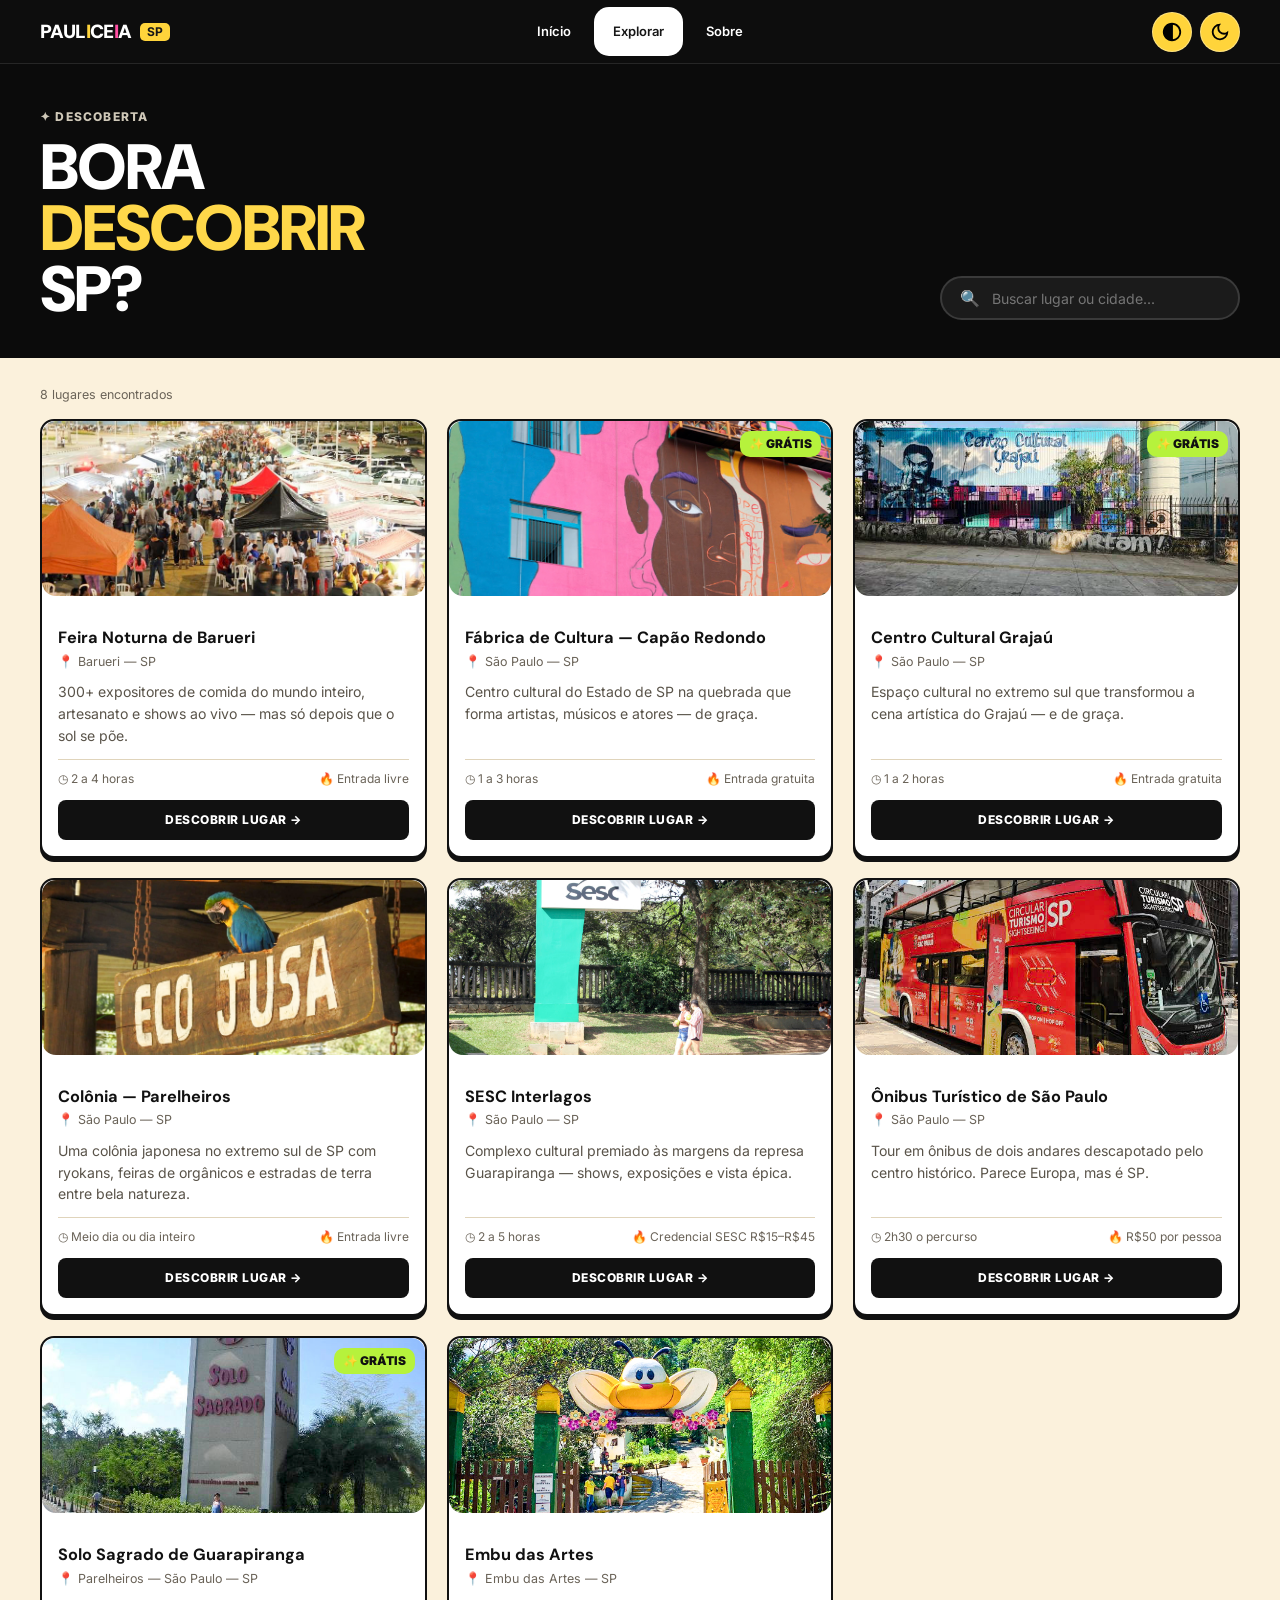
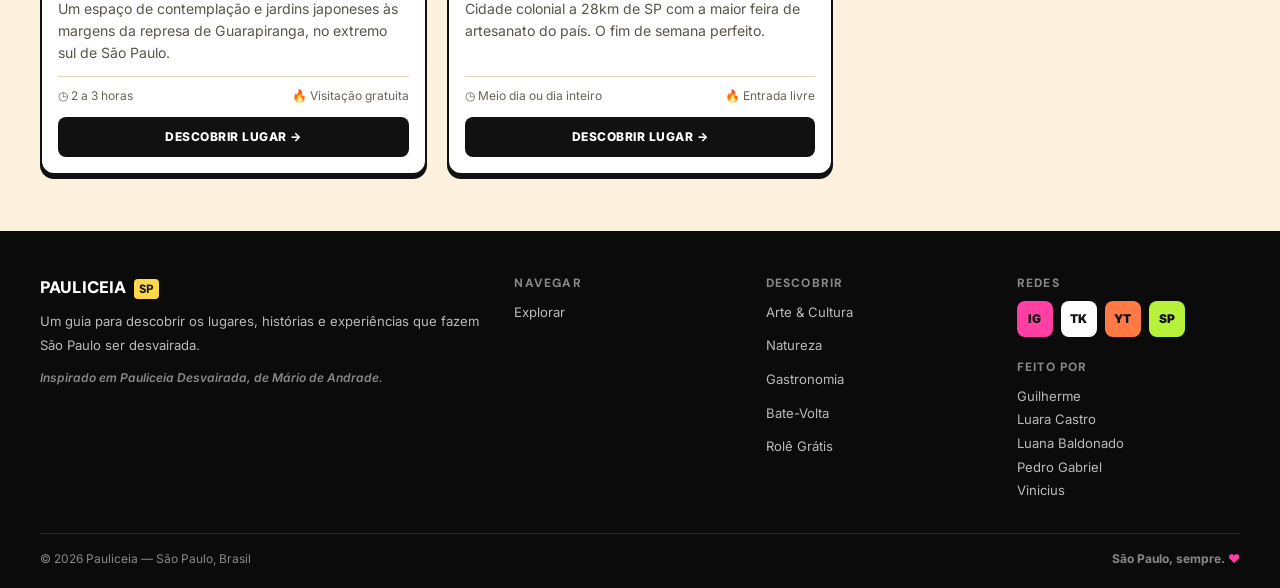
==== commit f9118f91: "adição das ultimas imagens" ====
--- a/explorar.html
+++ b/explorar.html
@@ -15,8 +15,8 @@
         <link rel="stylesheet" href="explorar.css">
         <link rel="stylesheet" href="site-header.css">
         <script src="site-header.js" defer></script>
-        <script src="places.js" defer></script>
-        <script src="explorar.js" defer></script>
+        <script src="places.js?v=20261122-2" defer></script>
+        <script src="explorar.js?v=20261122-2" defer></script>
     </head>
     <body>
         
@@ -75,7 +75,7 @@
             </section>
             <section class="catalog-body">
                 <div class="page-width">
-                    <p class="results-count" id="result-count" role="status" aria-live="polite">9 lugares encontrados</p>
+                    <p class="results-count" id="result-count" role="status" aria-live="polite">8 lugares encontrados</p>
                     <div class="place-grid" id="place-grid"></div>
                     <div class="no-results" id="no-results" hidden>
                         <p>Nenhum lugar encontrado. Tente outra busca.</p>
